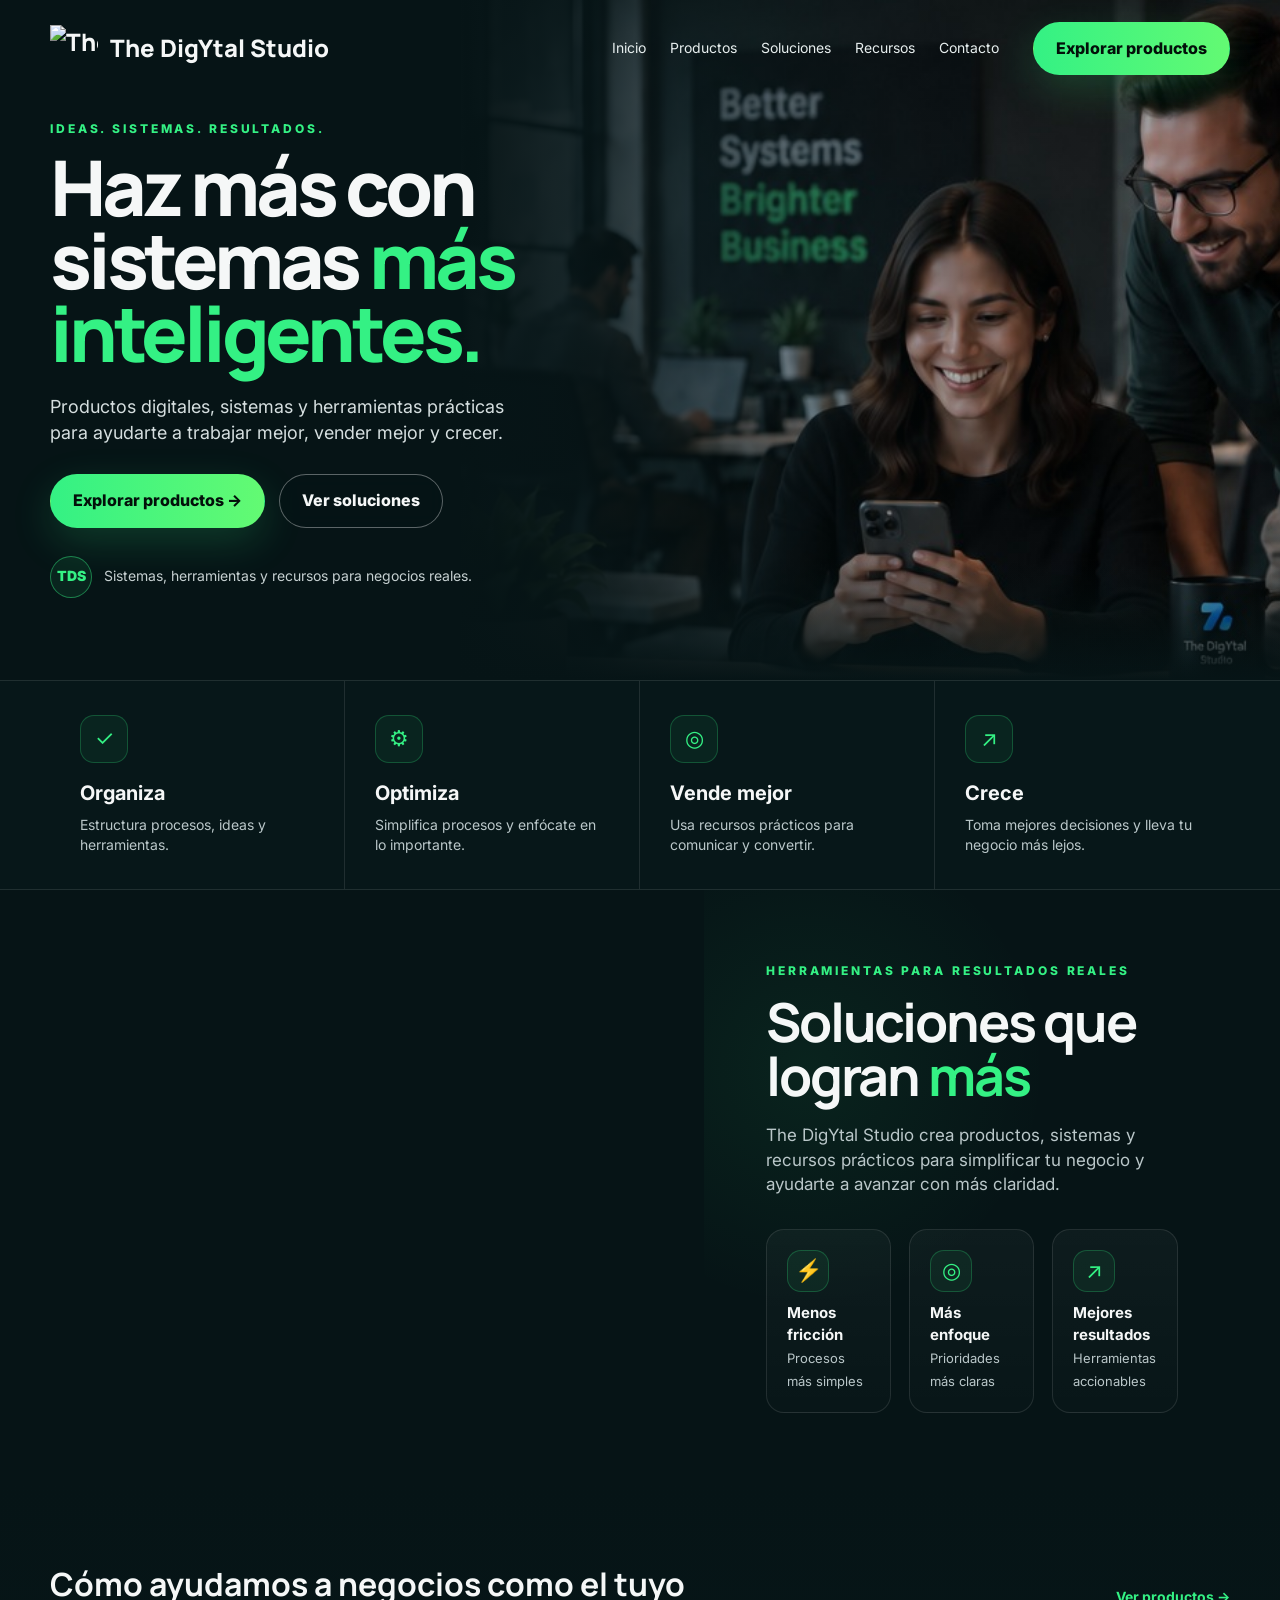
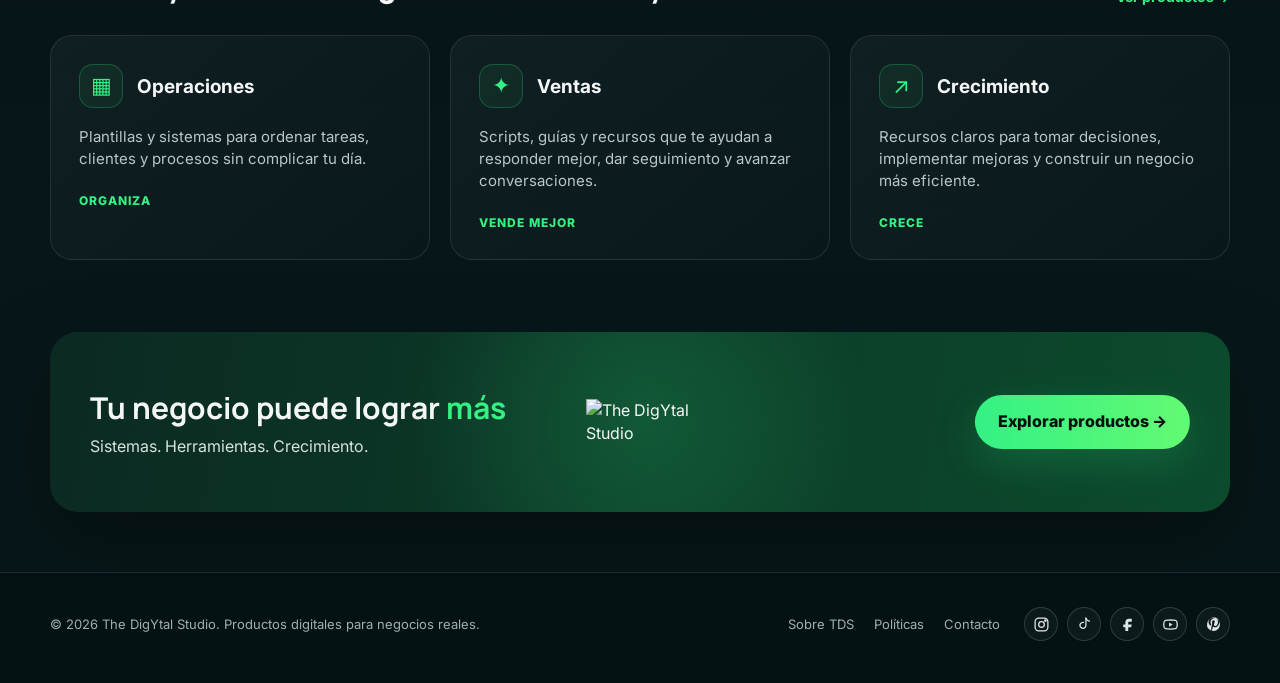
==== index.html @ e257bbd6 "Use exact uploaded TDS hero photo and render as image element" ====
<!doctype html>
<html lang="es">
<head>
<meta charset="utf-8">
<meta name="viewport" content="width=device-width, initial-scale=1">
<title>The DigYtal Studio — Sistemas digitales para negocios más inteligentes</title>
<meta name="description" content="Productos digitales, sistemas y herramientas prácticas para ayudarte a trabajar mejor, vender mejor y crecer.">
<link rel="preconnect" href="https://fonts.googleapis.com">
<link rel="preconnect" href="https://fonts.gstatic.com" crossorigin>
<link href="https://fonts.googleapis.com/css2?family=Inter:wght@400;500;600;700;800&family=Manrope:wght@700;800&display=swap" rel="stylesheet">
<link rel="icon" href="https://d1yei2z3i6k35z.cloudfront.net/19058678/6aaf00d36b8201.64005125_FAVICON.png">
<style>
:root{
  --bg:#061416;--bg2:#0A1B1E;--card:#0D2023;--card2:#11292C;
  --green:#34F184;--green2:#63FA73;--blue:#169AF7;--blue2:#0A68EA;
  --white:#F5F7F7;--muted:#BAC7C9;--line:rgba(255,255,255,.10);
}
*{box-sizing:border-box}html{scroll-behavior:smooth}body{margin:0;background:var(--bg);color:var(--white);font-family:Inter,Arial,sans-serif;line-height:1.45}a{text-decoration:none;color:inherit}img{max-width:100%;display:block}
.wrap{width:min(1180px,calc(100% - 48px));margin:auto}
.btn{display:inline-flex;align-items:center;justify-content:center;gap:10px;padding:14px 22px;border-radius:999px;font-weight:800;border:1px solid transparent;transition:.2s ease}
.btn.primary{background:linear-gradient(90deg,var(--green),var(--green2));color:#03100A;box-shadow:0 14px 40px rgba(52,241,132,.18)}
.btn.primary:hover{transform:translateY(-1px);box-shadow:0 18px 44px rgba(52,241,132,.28)}
.btn.ghost{border-color:rgba(255,255,255,.35);background:rgba(5,20,22,.42);backdrop-filter:blur(8px)}
.green{color:var(--green)}.kicker{font-size:12px;text-transform:uppercase;letter-spacing:.24em;color:var(--green);font-weight:800}
header{position:absolute;z-index:20;left:0;right:0;top:0;padding:22px 0}
.nav{display:flex;align-items:center;gap:28px}
.brand{display:flex;align-items:center;gap:12px;font-family:Manrope,Inter,sans-serif;font-size:24px;font-weight:800;white-space:nowrap}
.brand img{width:48px;height:48px;object-fit:contain}
.navlinks{display:flex;gap:24px;margin-left:auto;font-size:14px;color:#E7EEEE}
.navlinks a:hover{color:var(--green)}
.navcta{margin-left:6px}
.hero{min-height:670px;position:relative;overflow:hidden;background:#061416}
.hero-photo{position:absolute;right:0;top:0;width:64%;height:100%;object-fit:cover;object-position:center;z-index:0}
.hero::before{
  content:"";position:absolute;inset:0;z-index:1;
  background:linear-gradient(90deg,#061416 0%,#061416 32%,rgba(6,20,22,.88) 45%,rgba(6,20,22,.20) 72%,rgba(6,20,22,.06) 100%);
  pointer-events:none
}
.hero::after{content:"";position:absolute;left:0;right:0;bottom:0;height:120px;background:linear-gradient(transparent,var(--bg))}
.hero-inner{position:relative;z-index:3;min-height:670px;display:grid;grid-template-columns:minmax(0,520px) 1fr;align-items:center;padding-top:120px;padding-bottom:82px}
.hero h1{font-family:Manrope,Inter,sans-serif;font-size:clamp(54px,6vw,80px);line-height:.95;letter-spacing:-.055em;margin:14px 0 24px;font-weight:800}
.hero p{font-size:18px;color:#D5DEDF;max-width:470px;margin:0 0 28px}
.actions{display:flex;gap:14px;flex-wrap:wrap;margin-bottom:28px}
.proof{display:flex;align-items:center;gap:12px;color:#C6D0D1;font-size:14px}
.proof-icon{width:42px;height:42px;border-radius:50%;display:grid;place-items:center;border:1px solid rgba(52,241,132,.45);background:rgba(52,241,132,.08);color:var(--green);font-weight:900}
.values{border-top:1px solid var(--line);border-bottom:1px solid var(--line);background:#071719}
.valuegrid{display:grid;grid-template-columns:repeat(4,1fr)}
.value{padding:34px 30px;border-right:1px solid var(--line)}
.value:last-child{border-right:0}
.ico{width:48px;height:48px;border-radius:14px;display:grid;place-items:center;color:var(--green);border:1px solid rgba(52,241,132,.24);background:rgba(52,241,132,.06);font-size:22px;margin-bottom:16px}
.value h3{margin:0 0 7px;font-size:20px}.value p{margin:0;color:var(--muted);font-size:14px}
.split{display:grid;grid-template-columns:1.1fr .9fr;min-height:520px}
.split-photo{
  min-height:520px;
  background:url('https://images.unsplash.com/photo-1783115259399-3a5a3e0e4592?auto=format&fit=crop&fm=jpg&q=85&w=2200') center/cover no-repeat;
  position:relative
}
.split-photo::after{content:"";position:absolute;inset:0;background:linear-gradient(90deg,rgba(6,20,22,.03),rgba(6,20,22,.48))}
.split-copy{padding:72px 8vw 70px 62px;background:radial-gradient(circle at 18% 30%,rgba(52,241,132,.07),transparent 38%),var(--bg)}
.split h2{font-family:Manrope,Inter,sans-serif;font-size:clamp(40px,4.2vw,60px);line-height:1.01;letter-spacing:-.04em;margin:15px 0 20px}
.split-copy>p{color:var(--muted);font-size:17px;max-width:540px}
.minis{display:grid;grid-template-columns:repeat(3,1fr);gap:18px;margin-top:32px}
.mini{padding:20px;border:1px solid var(--line);border-radius:18px;background:linear-gradient(180deg,rgba(255,255,255,.035),rgba(255,255,255,.012))}
.mini .ico{margin:0 0 10px;width:42px;height:42px}.mini strong{display:block;font-size:15px}.mini span{font-size:13px;color:var(--muted)}
.use{padding:78px 0 72px;background:linear-gradient(180deg,var(--bg),#071719)}
.section-head{display:flex;align-items:end;justify-content:space-between;gap:30px;margin-bottom:28px}
.section-head h2{font-family:Manrope,Inter,sans-serif;font-size:32px;margin:0}.section-head a{color:var(--green);font-weight:700;font-size:14px}
.cards{display:grid;grid-template-columns:repeat(3,1fr);gap:20px}
.card{border:1px solid var(--line);border-radius:22px;padding:28px;background:linear-gradient(145deg,rgba(255,255,255,.045),rgba(255,255,255,.012));min-height:210px}
.cardtop{display:flex;align-items:center;gap:14px;margin-bottom:18px}.cardtop .ico{margin:0;width:44px;height:44px}.card h3{margin:0;font-size:19px}
.card p{color:var(--muted);margin:0;font-size:15px}.tag{margin-top:22px;font-size:12px;color:var(--green);font-weight:800;letter-spacing:.08em;text-transform:uppercase}
.cta{padding:0 0 60px;background:#071719}
.ctabox{border-radius:28px;min-height:180px;padding:36px 40px;display:grid;grid-template-columns:1fr 150px 1fr;align-items:center;gap:24px;background:radial-gradient(circle at 50% 50%,rgba(52,241,132,.18),transparent 38%),linear-gradient(100deg,#0B2A22,#0C4B2D);box-shadow:0 30px 80px rgba(0,0,0,.35)}
.ctabox h2{font-family:Manrope,Inter,sans-serif;font-size:30px;margin:0 0 6px}.ctabox p{margin:0;color:#D7E2DE}.ctaicon{display:grid;place-items:center}.ctaicon img{width:108px;filter:drop-shadow(0 14px 30px rgba(0,0,0,.35))}.ctaright{text-align:right}
footer{padding:34px 0 42px;border-top:1px solid var(--line);background:#051214}
.footer-row{display:flex;align-items:center;justify-content:space-between;gap:30px;color:#9DB0B2;font-size:13px}
.footer-links{display:flex;gap:20px;flex-wrap:wrap;align-items:center}.footer-links>a:hover{color:var(--green)}.socials{display:inline-flex;gap:9px;margin-left:4px}.socials a{width:34px;height:34px;border-radius:50%;display:grid;place-items:center;border:1px solid rgba(255,255,255,.14);background:rgba(255,255,255,.035);color:#DDE6E7;transition:.2s ease}.socials a:hover{color:var(--green);border-color:rgba(52,241,132,.45);background:rgba(52,241,132,.08);transform:translateY(-1px)}.socials svg{width:17px;height:17px;fill:none;stroke:currentColor;stroke-width:1.8;stroke-linecap:round;stroke-linejoin:round}.socials a:nth-child(3) svg,.socials a:nth-child(5) svg{fill:currentColor;stroke:none}.socials a:nth-child(4) svg path:first-child{fill:none}.socials a:nth-child(4) svg path:last-child{fill:currentColor;stroke:none}
@media(max-width:900px){
  header{position:relative;background:#061416}.nav{flex-wrap:wrap}.navlinks{display:none}.navcta{margin-left:auto}.brand{font-size:20px}.brand img{width:42px;height:42px}
  .hero{min-height:auto}.hero-photo{width:100%;object-position:62% center;opacity:.62}.hero::before{background:linear-gradient(90deg,#061416 0%,rgba(6,20,22,.92) 36%,rgba(6,20,22,.35) 75%,rgba(6,20,22,.18) 100%)}.hero-inner{grid-template-columns:1fr;min-height:auto;padding-top:64px;padding-bottom:76px}.hero h1{max-width:650px}
  .valuegrid{grid-template-columns:1fr 1fr}.value:nth-child(2){border-right:0}.value:nth-child(-n+2){border-bottom:1px solid var(--line)}
  .split{grid-template-columns:1fr}.split-photo{min-height:420px}.split-copy{padding:54px 30px}.cards{grid-template-columns:1fr}.ctabox{grid-template-columns:1fr;text-align:center}.ctaright{text-align:center}.footer-row{flex-direction:column;text-align:center}
}
@media(max-width:620px){
  .wrap{width:min(100% - 28px,1180px)}.navcta .btn{padding:10px 14px;font-size:12px}.brand{font-size:18px}
  .hero-photo{width:100%;object-position:64% center;opacity:.50}.hero h1{font-size:48px}.hero p{font-size:16px}.actions .btn{width:100%}
  .valuegrid{grid-template-columns:1fr}.value{border-right:0;border-bottom:1px solid var(--line)}.value:last-child{border-bottom:0}
  .split-photo{min-height:310px}.minis{grid-template-columns:1fr}.section-head{align-items:flex-start;flex-direction:column}.ctabox{padding:30px 22px}.ctabox h2{font-size:27px}
}
</style>
</head>
<body>
<header>
  <div class="wrap nav">
    <a class="brand" href="#inicio">
      <img src="https://d1yei2z3i6k35z.cloudfront.net/19058678/6aaf00d36b8201.64005125_FAVICON.png" alt="The DigYtal Studio">
      <span>The DigYtal Studio</span>
    </a>
    <nav class="navlinks" aria-label="Principal">
      <a href="#inicio">Inicio</a>
      <a href="https://thedigytalstudio.systeme.io/543008fb">Productos</a>
      <a href="#soluciones">Soluciones</a>
      <a href="https://thedigytalstudio.systeme.io/4acf7b0b">Recursos</a>
      <a href="https://thedigytalstudio.systeme.io/a7177fef">Contacto</a>
    </nav>
    <div class="navcta"><a class="btn primary" href="https://thedigytalstudio.systeme.io/543008fb">Explorar productos</a></div>
  </div>
</header>

<main>
<section class="hero" id="inicio">
  <img class="hero-photo" src="/assets/tds-hero-approved.jpg" alt="Equipo de The DigYtal Studio trabajando en una oficina">
  <div class="wrap hero-inner">
    <div>
      <div class="kicker">Ideas. Sistemas. Resultados.</div>
      <h1>Haz más con sistemas <span class="green">más inteligentes.</span></h1>
      <p>Productos digitales, sistemas y herramientas prácticas para ayudarte a trabajar mejor, vender mejor y crecer.</p>
      <div class="actions">
        <a class="btn primary" href="https://thedigytalstudio.systeme.io/543008fb">Explorar productos →</a>
        <a class="btn ghost" href="#soluciones">Ver soluciones</a>
      </div>
      <div class="proof"><div class="proof-icon">TDS</div><span>Sistemas, herramientas y recursos para negocios reales.</span></div>
    </div>
  </div>
</section>

<section class="values" aria-label="Cómo ayudamos">
  <div class="wrap valuegrid">
    <article class="value"><div class="ico">✓</div><h3>Organiza</h3><p>Estructura procesos, ideas y herramientas.</p></article>
    <article class="value"><div class="ico">⚙</div><h3>Optimiza</h3><p>Simplifica procesos y enfócate en lo importante.</p></article>
    <article class="value"><div class="ico">◎</div><h3>Vende mejor</h3><p>Usa recursos prácticos para comunicar y convertir.</p></article>
    <article class="value"><div class="ico">↗</div><h3>Crece</h3><p>Toma mejores decisiones y lleva tu negocio más lejos.</p></article>
  </div>
</section>

<section class="split" id="soluciones">
  <div class="split-photo" role="img" aria-label="Trabajo con herramientas digitales en una laptop"></div>
  <div class="split-copy">
    <div class="kicker">Herramientas para resultados reales</div>
    <h2>Soluciones que logran <span class="green">más</span></h2>
    <p>The DigYtal Studio crea productos, sistemas y recursos prácticos para simplificar tu negocio y ayudarte a avanzar con más claridad.</p>
    <div class="minis">
      <div class="mini"><div class="ico">⚡</div><strong>Menos fricción</strong><span>Procesos más simples</span></div>
      <div class="mini"><div class="ico">◎</div><strong>Más enfoque</strong><span>Prioridades más claras</span></div>
      <div class="mini"><div class="ico">↗</div><strong>Mejores resultados</strong><span>Herramientas accionables</span></div>
    </div>
  </div>
</section>

<section class="use" id="recursos">
  <div class="wrap">
    <div class="section-head">
      <h2>Cómo ayudamos a negocios como el tuyo</h2>
      <a href="https://thedigytalstudio.systeme.io/543008fb">Ver productos →</a>
    </div>
    <div class="cards">
      <article class="card"><div class="cardtop"><div class="ico">▦</div><h3>Operaciones</h3></div><p>Plantillas y sistemas para ordenar tareas, clientes y procesos sin complicar tu día.</p><div class="tag">Organiza</div></article>
      <article class="card"><div class="cardtop"><div class="ico">✦</div><h3>Ventas</h3></div><p>Scripts, guías y recursos que te ayudan a responder mejor, dar seguimiento y avanzar conversaciones.</p><div class="tag">Vende mejor</div></article>
      <article class="card"><div class="cardtop"><div class="ico">↗</div><h3>Crecimiento</h3></div><p>Recursos claros para tomar decisiones, implementar mejoras y construir un negocio más eficiente.</p><div class="tag">Crece</div></article>
    </div>
  </div>
</section>

<section class="cta">
  <div class="wrap ctabox">
    <div><h2>Tu negocio puede lograr <span class="green">más</span></h2><p>Sistemas. Herramientas. Crecimiento.</p></div>
    <div class="ctaicon"><img src="https://d1yei2z3i6k35z.cloudfront.net/19058678/6aaf00d36b8201.64005125_FAVICON.png" alt="The DigYtal Studio"></div>
    <div class="ctaright"><a class="btn primary" href="https://thedigytalstudio.systeme.io/543008fb">Explorar productos →</a></div>
  </div>
</section>
</main>

<footer>
  <div class="wrap footer-row">
    <div>© 2026 The DigYtal Studio. Productos digitales para negocios reales.</div>
    <div class="footer-links">
      <a href="https://thedigytalstudio.systeme.io/4f048534">Sobre TDS</a>
      <a href="https://thedigytalstudio.systeme.io/7a3438bd">Políticas</a>
      <a href="https://thedigytalstudio.systeme.io/a7177fef">Contacto</a>
      <span class="socials" aria-label="Redes sociales">
        <a href="https://www.instagram.com/thedigytalstudio/" target="_blank" rel="noopener" aria-label="Instagram" title="Instagram">
          <svg viewBox="0 0 24 24" aria-hidden="true"><rect x="3" y="3" width="18" height="18" rx="5"/><circle cx="12" cy="12" r="4"/><circle cx="17.5" cy="6.5" r="1"/></svg>
        </a>
        <a href="https://www.tiktok.com/@thedigytalstudio" target="_blank" rel="noopener" aria-label="TikTok" title="TikTok">
          <svg viewBox="0 0 24 24" aria-hidden="true"><path d="M14 3v10.2a4.2 4.2 0 1 1-3.3-4.1"/><path d="M14 3c.8 2.4 2.2 3.9 5 4.2"/></svg>
        </a>
        <a href="https://www.facebook.com/ThedigYtalStudio" target="_blank" rel="noopener" aria-label="Facebook" title="Facebook">
          <svg viewBox="0 0 24 24" aria-hidden="true"><path d="M14 8h4V4h-4c-3 0-5 2-5 5v3H6v4h3v5h4v-5h4l1-4h-5V9c0-.7.3-1 1-1z"/></svg>
        </a>
        <a href="https://www.youtube.com/@ThedigYtalStudio" target="_blank" rel="noopener" aria-label="YouTube" title="YouTube">
          <svg viewBox="0 0 24 24" aria-hidden="true"><path d="M21 8.2a3 3 0 0 0-2.1-2.1C17.1 5.5 12 5.5 12 5.5s-5.1 0-6.9.6A3 3 0 0 0 3 8.2 31 31 0 0 0 2.5 12 31 31 0 0 0 3 15.8a3 3 0 0 0 2.1 2.1c1.8.6 6.9.6 6.9.6s5.1 0 6.9-.6a3 3 0 0 0 2.1-2.1 31 31 0 0 0 .5-3.8 31 31 0 0 0-.5-3.8z"/><path d="m10 9 5 3-5 3z"/></svg>
        </a>
        <a href="https://www.pinterest.com/ThedigYtalStudio/" target="_blank" rel="noopener" aria-label="Pinterest" title="Pinterest">
          <svg viewBox="0 0 24 24" aria-hidden="true"><path d="M12 3a9 9 0 0 0-3.3 17.4c-.1-1.5 0-3.2.4-4.8l1.1-4.7s-.3-.7-.3-1.8c0-1.7 1-3 2.2-3 1 0 1.6.8 1.6 1.8 0 1.1-.7 2.7-1 4.1-.3 1.2.6 2.2 1.8 2.2 2.2 0 3.8-2.3 3.8-5.6 0-2.9-2.1-5-5.1-5-3.5 0-5.5 2.6-5.5 5.3 0 1 .4 2.1.9 2.7.1.1.1.2.1.4l-.3 1.2c-.1.4-.3.5-.7.3-1.7-.8-2.7-3.1-2.7-5C5 4.5 8 2 12.7 2 16.7 2 20 4.9 20 8.8c0 4-2.5 7.2-5.9 7.2-1.2 0-2.3-.6-2.7-1.4l-.7 2.8c-.3 1-.9 2.3-1.4 3.1.9.3 1.8.5 2.8.5a9 9 0 0 0 0-18z"/></svg>
        </a>
      </span>
    </div>
  </div>
</footer>
</body>
</html>
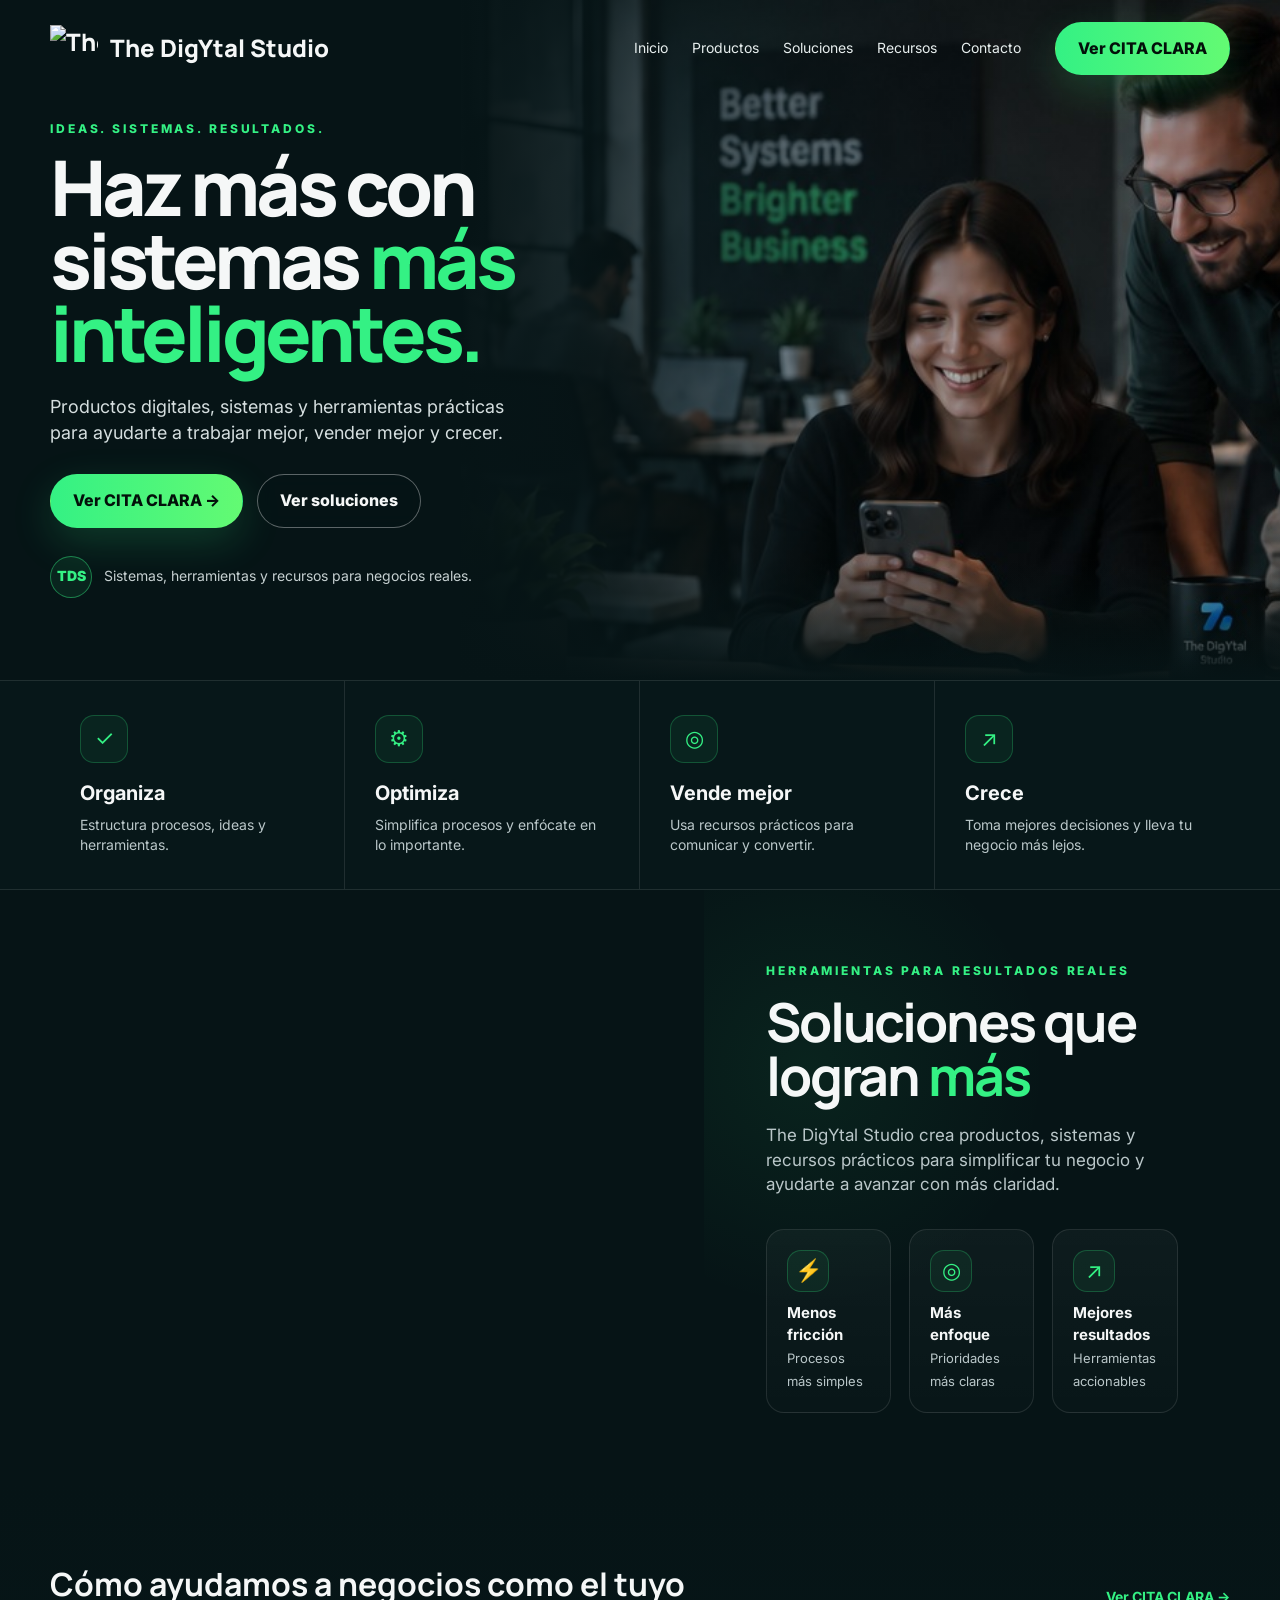
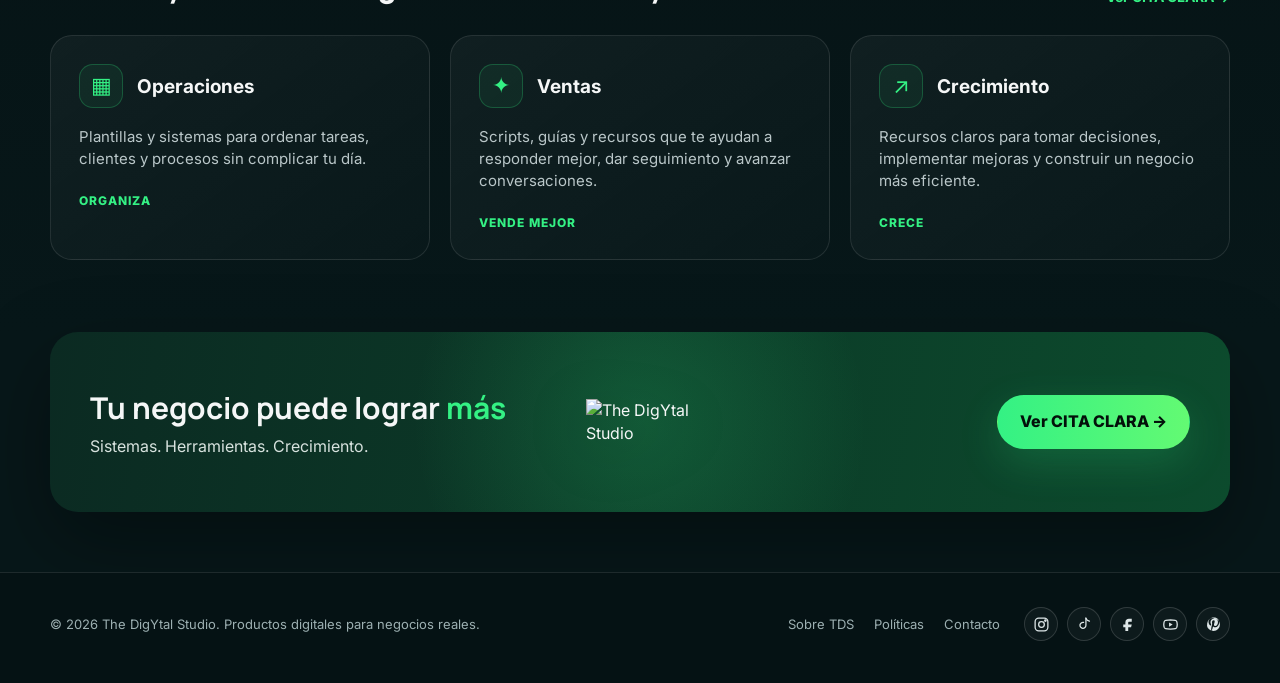
==== commit bf28d0f6: "Link TDS homepage CTAs directly to CITA CLARA sales page" ====
--- a/index.html
+++ b/index.html
@@ -103,20 +103,20 @@
       <a href="https://thedigytalstudio.systeme.io/4acf7b0b">Recursos</a>
       <a href="https://thedigytalstudio.systeme.io/a7177fef">Contacto</a>
     </nav>
-    <div class="navcta"><a class="btn primary" href="https://thedigytalstudio.systeme.io/543008fb">Explorar productos</a></div>
+    <div class="navcta"><a class="btn primary" href="https://thedigytalstudio.systeme.io/4339d633">Ver CITA CLARA</a></div>
   </div>
 </header>
 
 <main>
 <section class="hero" id="inicio">
-  <img class="hero-photo" src="/assets/tds-hero-approved.jpg" alt="Equipo de The DigYtal Studio trabajando en una oficina">
+  <img class="hero-photo" src="[data-uri]" alt="Equipo de The DigYtal Studio trabajando en una oficina">
   <div class="wrap hero-inner">
     <div>
       <div class="kicker">Ideas. Sistemas. Resultados.</div>
       <h1>Haz más con sistemas <span class="green">más inteligentes.</span></h1>
       <p>Productos digitales, sistemas y herramientas prácticas para ayudarte a trabajar mejor, vender mejor y crecer.</p>
       <div class="actions">
-        <a class="btn primary" href="https://thedigytalstudio.systeme.io/543008fb">Explorar productos →</a>
+        <a class="btn primary" href="https://thedigytalstudio.systeme.io/4339d633">Ver CITA CLARA →</a>
         <a class="btn ghost" href="#soluciones">Ver soluciones</a>
       </div>
       <div class="proof"><div class="proof-icon">TDS</div><span>Sistemas, herramientas y recursos para negocios reales.</span></div>
@@ -151,7 +151,7 @@
   <div class="wrap">
     <div class="section-head">
       <h2>Cómo ayudamos a negocios como el tuyo</h2>
-      <a href="https://thedigytalstudio.systeme.io/543008fb">Ver productos →</a>
+      <a href="https://thedigytalstudio.systeme.io/4339d633">Ver CITA CLARA →</a>
     </div>
     <div class="cards">
       <article class="card"><div class="cardtop"><div class="ico">▦</div><h3>Operaciones</h3></div><p>Plantillas y sistemas para ordenar tareas, clientes y procesos sin complicar tu día.</p><div class="tag">Organiza</div></article>
@@ -165,7 +165,7 @@
   <div class="wrap ctabox">
     <div><h2>Tu negocio puede lograr <span class="green">más</span></h2><p>Sistemas. Herramientas. Crecimiento.</p></div>
     <div class="ctaicon"><img src="https://d1yei2z3i6k35z.cloudfront.net/19058678/6aaf00d36b8201.64005125_FAVICON.png" alt="The DigYtal Studio"></div>
-    <div class="ctaright"><a class="btn primary" href="https://thedigytalstudio.systeme.io/543008fb">Explorar productos →</a></div>
+    <div class="ctaright"><a class="btn primary" href="https://thedigytalstudio.systeme.io/4339d633">Ver CITA CLARA →</a></div>
   </div>
 </section>
 </main>
@@ -197,5 +197,6 @@
     </div>
   </div>
 </footer>
+<!-- TDS-FINAL-PREVIEW-2026-09-19 -->
 </body>
 </html>
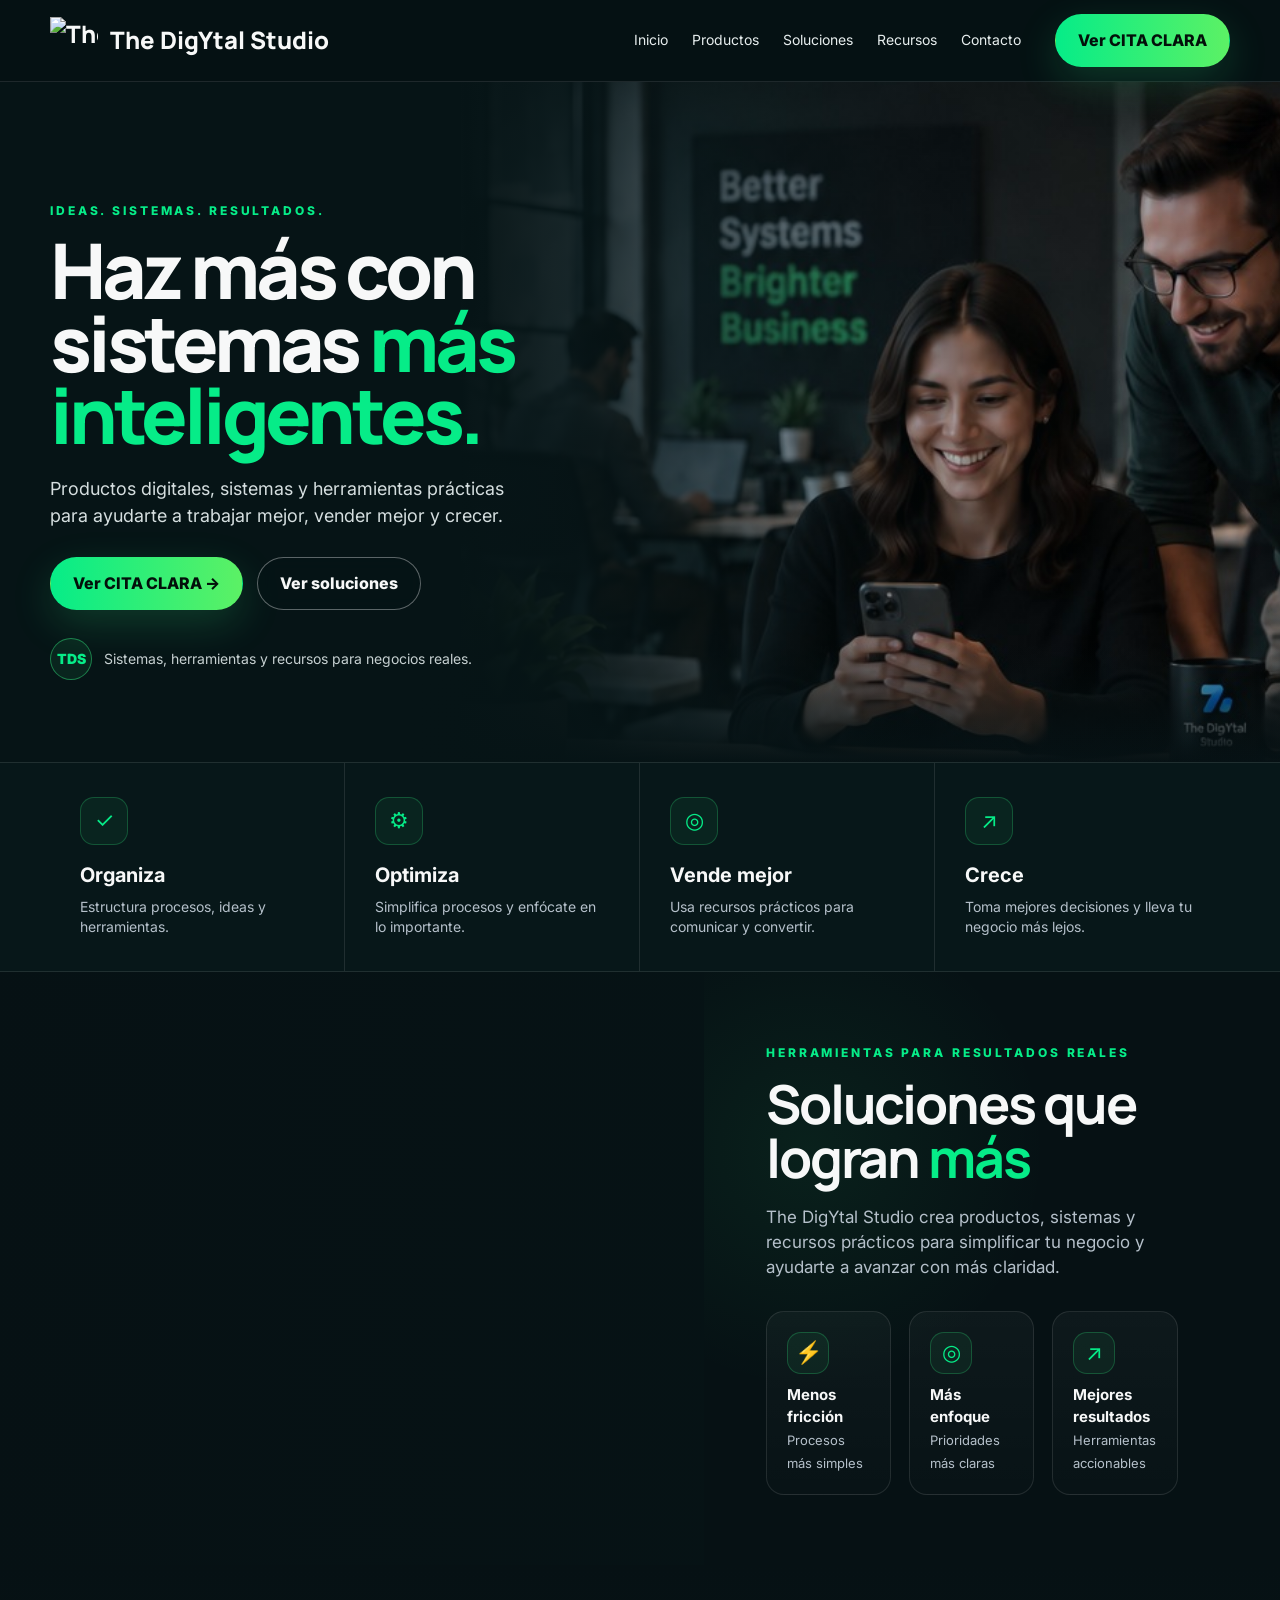
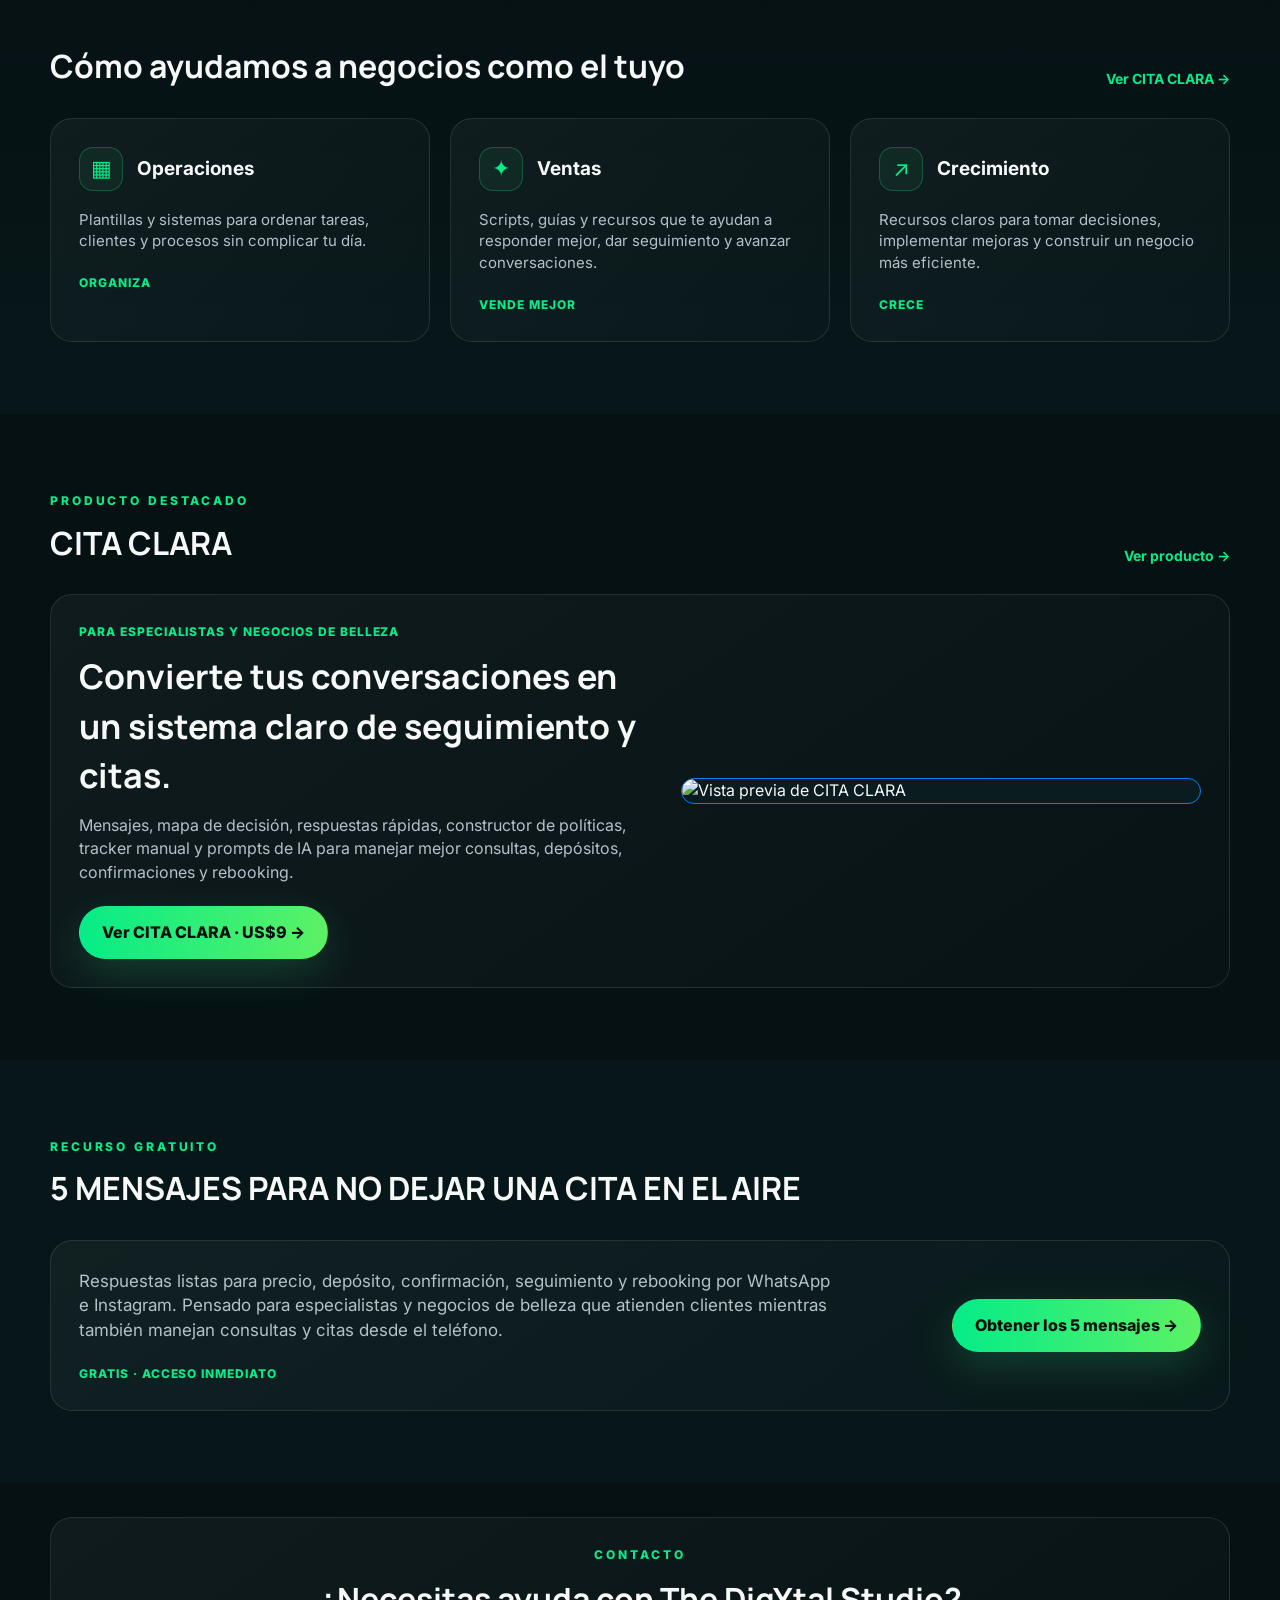
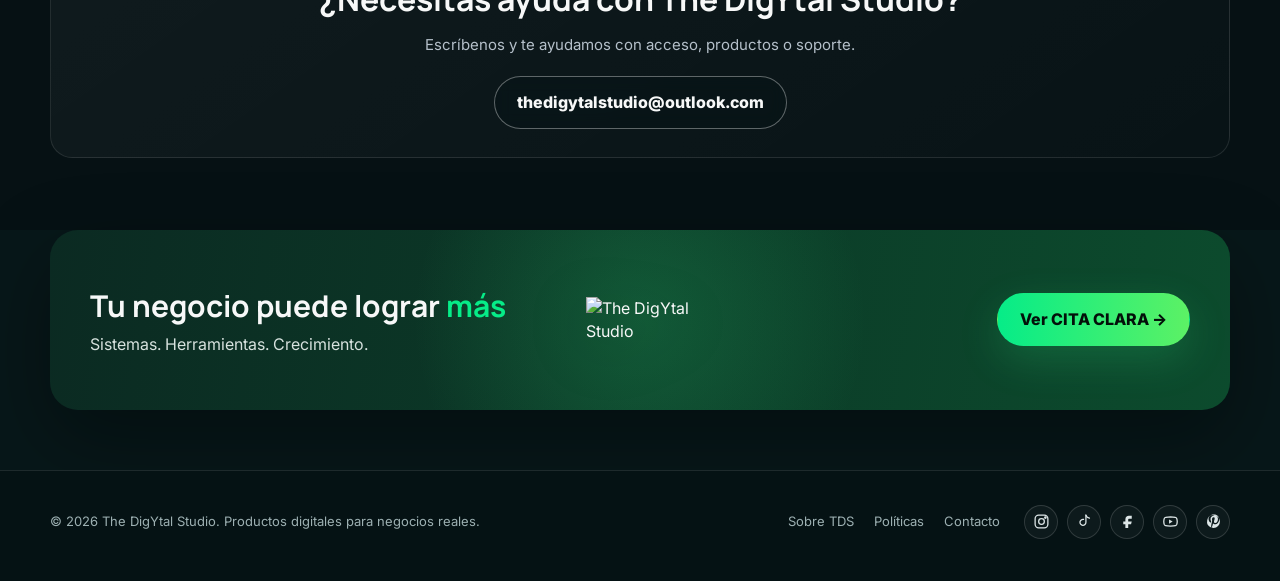
==== commit 9f6d6ed9: "Fix TDS navigation and connect CITA CLARA + lead magnet" ====
--- a/index.html
+++ b/index.html
@@ -11,18 +11,18 @@
 <link rel="icon" href="https://d1yei2z3i6k35z.cloudfront.net/19058678/6aaf00d36b8201.64005125_FAVICON.png">
 <style>
 :root{
-  --bg:#061416;--bg2:#0A1B1E;--card:#0D2023;--card2:#11292C;
-  --green:#34F184;--green2:#63FA73;--blue:#169AF7;--blue2:#0A68EA;
-  --white:#F5F7F7;--muted:#BAC7C9;--line:rgba(255,255,255,.10);
-}
-*{box-sizing:border-box}html{scroll-behavior:smooth}body{margin:0;background:var(--bg);color:var(--white);font-family:Inter,Arial,sans-serif;line-height:1.45}a{text-decoration:none;color:inherit}img{max-width:100%;display:block}
+  --bg:#061114;--bg2:#0A1C20;--card:#10262B;--card2:#10262B;
+  --green:#06EC88;--green2:#5CF165;--blue:#087FEE;--blue2:#2AB2F7;
+  --white:#F7F8F8;--muted:#B5C0CA;--line:rgba(255,255,255,.10);
+}
+*{box-sizing:border-box}html{scroll-behavior:smooth}body{margin:0;background:var(--bg);color:var(--white);font-family:Inter,Arial,sans-serif;line-height:1.45}section{scroll-margin-top:98px}a{text-decoration:none;color:inherit}img{max-width:100%;display:block}
 .wrap{width:min(1180px,calc(100% - 48px));margin:auto}
 .btn{display:inline-flex;align-items:center;justify-content:center;gap:10px;padding:14px 22px;border-radius:999px;font-weight:800;border:1px solid transparent;transition:.2s ease}
 .btn.primary{background:linear-gradient(90deg,var(--green),var(--green2));color:#03100A;box-shadow:0 14px 40px rgba(52,241,132,.18)}
 .btn.primary:hover{transform:translateY(-1px);box-shadow:0 18px 44px rgba(52,241,132,.28)}
 .btn.ghost{border-color:rgba(255,255,255,.35);background:rgba(5,20,22,.42);backdrop-filter:blur(8px)}
 .green{color:var(--green)}.kicker{font-size:12px;text-transform:uppercase;letter-spacing:.24em;color:var(--green);font-weight:800}
-header{position:absolute;z-index:20;left:0;right:0;top:0;padding:22px 0}
+header{position:sticky;z-index:50;left:0;right:0;top:0;padding:14px 0;background:rgba(6,17,20,.94);backdrop-filter:blur(14px);border-bottom:1px solid var(--line)}
 .nav{display:flex;align-items:center;gap:28px}
 .brand{display:flex;align-items:center;gap:12px;font-family:Manrope,Inter,sans-serif;font-size:24px;font-weight:800;white-space:nowrap}
 .brand img{width:48px;height:48px;object-fit:contain}
@@ -76,7 +76,8 @@
 .footer-row{display:flex;align-items:center;justify-content:space-between;gap:30px;color:#9DB0B2;font-size:13px}
 .footer-links{display:flex;gap:20px;flex-wrap:wrap;align-items:center}.footer-links>a:hover{color:var(--green)}.socials{display:inline-flex;gap:9px;margin-left:4px}.socials a{width:34px;height:34px;border-radius:50%;display:grid;place-items:center;border:1px solid rgba(255,255,255,.14);background:rgba(255,255,255,.035);color:#DDE6E7;transition:.2s ease}.socials a:hover{color:var(--green);border-color:rgba(52,241,132,.45);background:rgba(52,241,132,.08);transform:translateY(-1px)}.socials svg{width:17px;height:17px;fill:none;stroke:currentColor;stroke-width:1.8;stroke-linecap:round;stroke-linejoin:round}.socials a:nth-child(3) svg,.socials a:nth-child(5) svg{fill:currentColor;stroke:none}.socials a:nth-child(4) svg path:first-child{fill:none}.socials a:nth-child(4) svg path:last-child{fill:currentColor;stroke:none}
 @media(max-width:900px){
-  header{position:relative;background:#061416}.nav{flex-wrap:wrap}.navlinks{display:none}.navcta{margin-left:auto}.brand{font-size:20px}.brand img{width:42px;height:42px}
+  #productos .card,#recursos .card{grid-template-columns:1fr!important}
+  header{position:sticky;background:rgba(6,17,20,.97)}.nav{flex-wrap:wrap}.navlinks{display:flex;order:3;width:100%;overflow-x:auto;gap:18px;padding:10px 2px 2px;white-space:nowrap;scrollbar-width:none}.navlinks::-webkit-scrollbar{display:none}.navcta{margin-left:auto}.brand{font-size:20px}.brand img{width:42px;height:42px}
   .hero{min-height:auto}.hero-photo{width:100%;object-position:62% center;opacity:.62}.hero::before{background:linear-gradient(90deg,#061416 0%,rgba(6,20,22,.92) 36%,rgba(6,20,22,.35) 75%,rgba(6,20,22,.18) 100%)}.hero-inner{grid-template-columns:1fr;min-height:auto;padding-top:64px;padding-bottom:76px}.hero h1{max-width:650px}
   .valuegrid{grid-template-columns:1fr 1fr}.value:nth-child(2){border-right:0}.value:nth-child(-n+2){border-bottom:1px solid var(--line)}
   .split{grid-template-columns:1fr}.split-photo{min-height:420px}.split-copy{padding:54px 30px}.cards{grid-template-columns:1fr}.ctabox{grid-template-columns:1fr;text-align:center}.ctaright{text-align:center}.footer-row{flex-direction:column;text-align:center}
@@ -98,10 +99,10 @@
     </a>
     <nav class="navlinks" aria-label="Principal">
       <a href="#inicio">Inicio</a>
-      <a href="https://thedigytalstudio.systeme.io/543008fb">Productos</a>
+      <a href="#productos">Productos</a>
       <a href="#soluciones">Soluciones</a>
-      <a href="https://thedigytalstudio.systeme.io/4acf7b0b">Recursos</a>
-      <a href="https://thedigytalstudio.systeme.io/a7177fef">Contacto</a>
+      <a href="#recursos">Recursos</a>
+      <a href="#contacto">Contacto</a>
     </nav>
     <div class="navcta"><a class="btn primary" href="https://thedigytalstudio.systeme.io/4339d633">Ver CITA CLARA</a></div>
   </div>
@@ -147,7 +148,7 @@
   </div>
 </section>
 
-<section class="use" id="recursos">
+<section class="use" id="como-ayudamos">
   <div class="wrap">
     <div class="section-head">
       <h2>Cómo ayudamos a negocios como el tuyo</h2>
@@ -157,6 +158,51 @@
       <article class="card"><div class="cardtop"><div class="ico">▦</div><h3>Operaciones</h3></div><p>Plantillas y sistemas para ordenar tareas, clientes y procesos sin complicar tu día.</p><div class="tag">Organiza</div></article>
       <article class="card"><div class="cardtop"><div class="ico">✦</div><h3>Ventas</h3></div><p>Scripts, guías y recursos que te ayudan a responder mejor, dar seguimiento y avanzar conversaciones.</p><div class="tag">Vende mejor</div></article>
       <article class="card"><div class="cardtop"><div class="ico">↗</div><h3>Crecimiento</h3></div><p>Recursos claros para tomar decisiones, implementar mejoras y construir un negocio más eficiente.</p><div class="tag">Crece</div></article>
+    </div>
+  </div>
+</section>
+
+
+<section class="use" id="productos" style="background:#061114">
+  <div class="wrap">
+    <div class="section-head">
+      <div><div class="kicker">Producto destacado</div><h2 style="margin-top:10px">CITA CLARA</h2></div>
+      <a href="https://thedigytalstudio.systeme.io/4339d633">Ver producto →</a>
+    </div>
+    <div class="card" style="display:grid;grid-template-columns:minmax(0,1.05fr) minmax(280px,.95fr);gap:28px;align-items:center;min-height:0">
+      <div>
+        <div class="tag" style="margin-top:0">Para especialistas y negocios de belleza</div>
+        <h3 style="font-family:Manrope,Inter,sans-serif;font-size:34px;margin:12px 0 14px">Convierte tus conversaciones en un sistema claro de seguimiento y citas.</h3>
+        <p style="font-size:16px;color:var(--muted);margin-bottom:22px">Mensajes, mapa de decisión, respuestas rápidas, constructor de políticas, tracker manual y prompts de IA para manejar mejor consultas, depósitos, confirmaciones y rebooking.</p>
+        <a class="btn primary" href="https://thedigytalstudio.systeme.io/4339d633">Ver CITA CLARA · US$9 →</a>
+      </div>
+      <img src="https://lh7-us.googleusercontent.com/docsdf/AFQj2d5RR6cPvJXOHO5XKa7Eq6wr-uHypotaSwaAaOc2xteO9ZOxFkBz1SmtcqjEJcpyYIs2ZBoJpZ3rjplmgX8K_S-tAxMTCMSx9ZHz-VyVUapnVPo-wpnL3iML7LemaLf4fQ2YS9X_gogb1TAEmIrGaq8-ASRyK119goiEQoTWnKTr7M-h=s1600" alt="Vista previa de CITA CLARA" style="width:100%;border-radius:18px;border:1px solid var(--blue);background:var(--bg2)">
+    </div>
+  </div>
+</section>
+
+<section class="use" id="recursos" style="background:#071719">
+  <div class="wrap">
+    <div class="section-head">
+      <div><div class="kicker">Recurso gratuito</div><h2 style="margin-top:10px">5 MENSAJES PARA NO DEJAR UNA CITA EN EL AIRE</h2></div>
+    </div>
+    <div class="card" style="min-height:0;display:grid;grid-template-columns:1fr auto;gap:28px;align-items:center">
+      <div>
+        <p style="font-size:17px;color:var(--muted);max-width:760px">Respuestas listas para precio, depósito, confirmación, seguimiento y rebooking por WhatsApp e Instagram. Pensado para especialistas y negocios de belleza que atienden clientes mientras también manejan consultas y citas desde el teléfono.</p>
+        <div class="tag">Gratis · acceso inmediato</div>
+      </div>
+      <a class="btn primary" href="https://thedigytalstudio.systeme.io/4d2f7e62">Obtener los 5 mensajes →</a>
+    </div>
+  </div>
+</section>
+
+<section class="use" id="contacto" style="background:#061114;padding-top:34px">
+  <div class="wrap">
+    <div class="card" style="min-height:0;text-align:center">
+      <div class="kicker">Contacto</div>
+      <h2 style="font-family:Manrope,Inter,sans-serif;font-size:32px;margin:12px 0">¿Necesitas ayuda con The DigYtal Studio?</h2>
+      <p style="color:var(--muted);margin:0 0 20px">Escríbenos y te ayudamos con acceso, productos o soporte.</p>
+      <a class="btn ghost" href="mailto:thedigytalstudio@outlook.com">thedigytalstudio@outlook.com</a>
     </div>
   </div>
 </section>
@@ -174,9 +220,9 @@
   <div class="wrap footer-row">
     <div>© 2026 The DigYtal Studio. Productos digitales para negocios reales.</div>
     <div class="footer-links">
-      <a href="https://thedigytalstudio.systeme.io/4f048534">Sobre TDS</a>
+      <a href="#inicio">Sobre TDS</a>
       <a href="https://thedigytalstudio.systeme.io/7a3438bd">Políticas</a>
-      <a href="https://thedigytalstudio.systeme.io/a7177fef">Contacto</a>
+      <a href="#contacto">Contacto</a>
       <span class="socials" aria-label="Redes sociales">
         <a href="https://www.instagram.com/thedigytalstudio/" target="_blank" rel="noopener" aria-label="Instagram" title="Instagram">
           <svg viewBox="0 0 24 24" aria-hidden="true"><rect x="3" y="3" width="18" height="18" rx="5"/><circle cx="12" cy="12" r="4"/><circle cx="17.5" cy="6.5" r="1"/></svg>
@@ -197,6 +243,6 @@
     </div>
   </div>
 </footer>
-<!-- TDS-FINAL-PREVIEW-2026-09-19 -->
+<!-- TDS-NAV-ROUTING-FIX-2026-09-19 -->
 </body>
 </html>
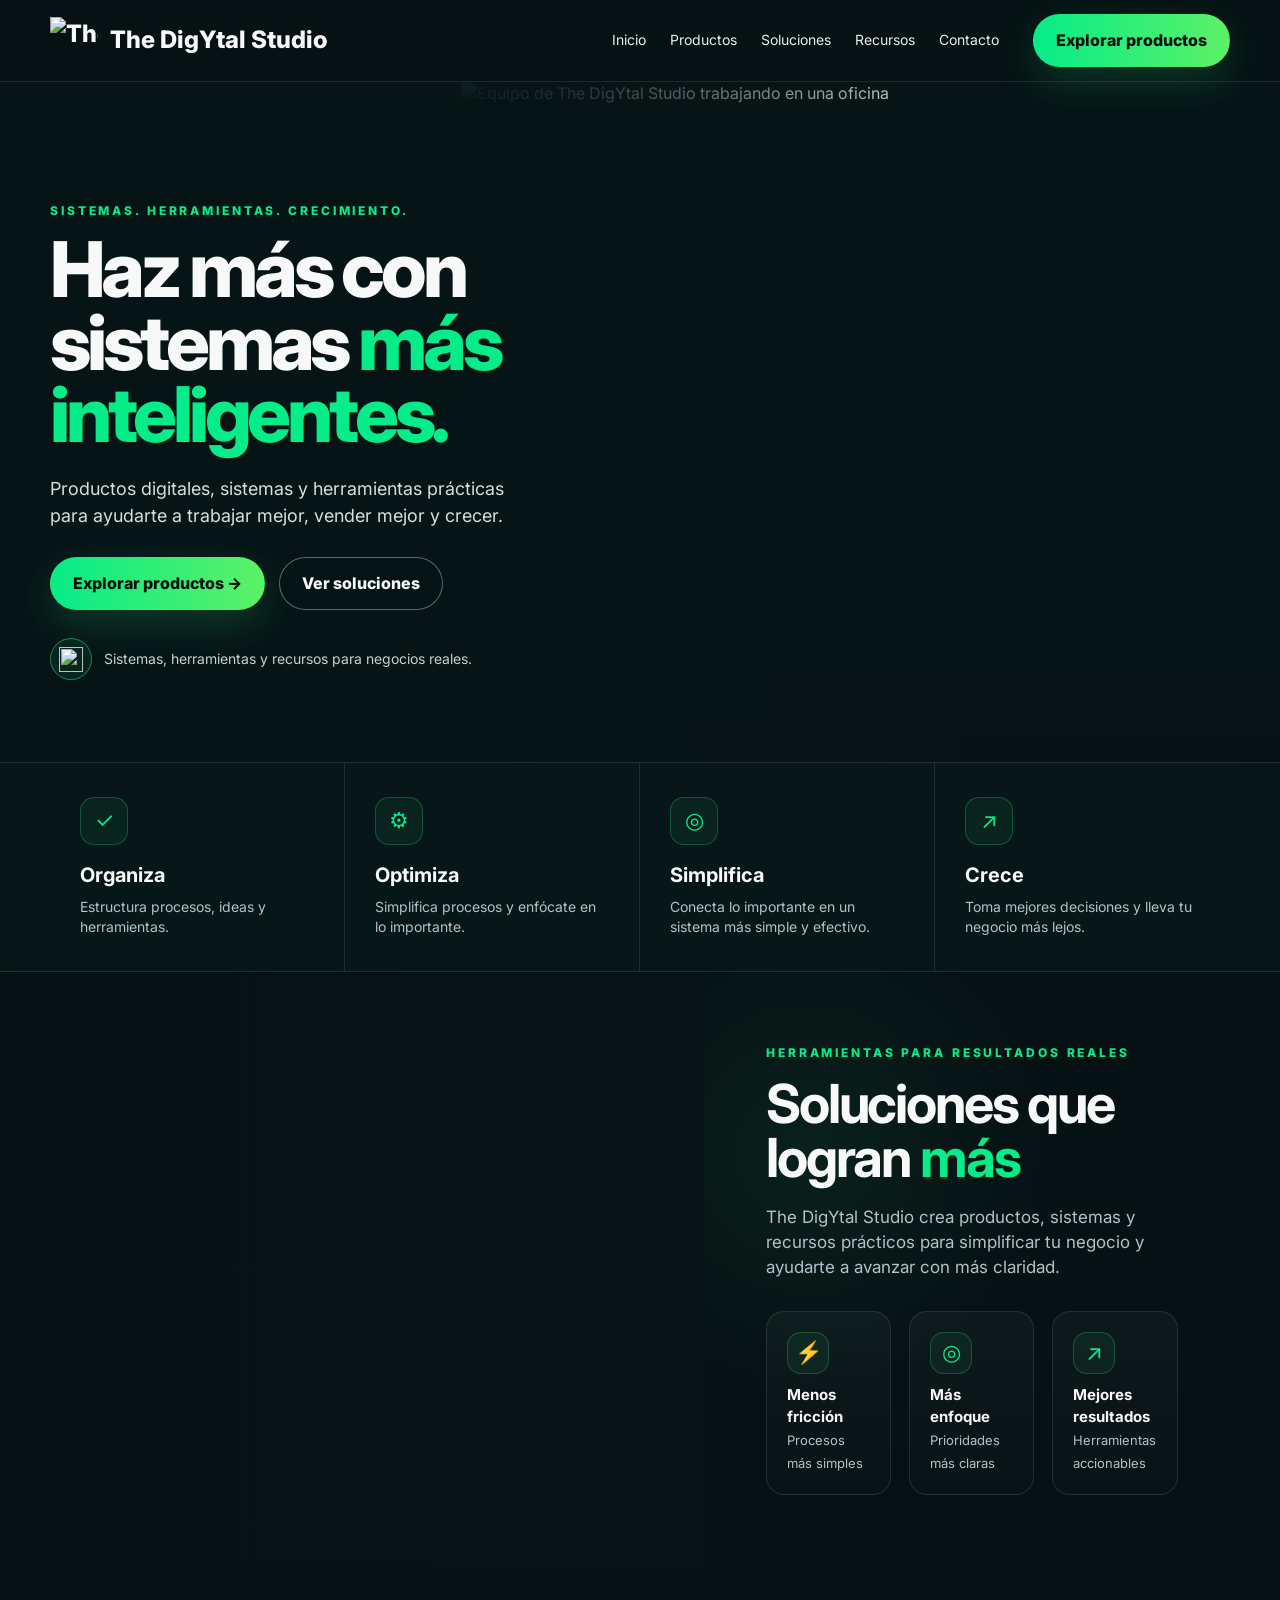
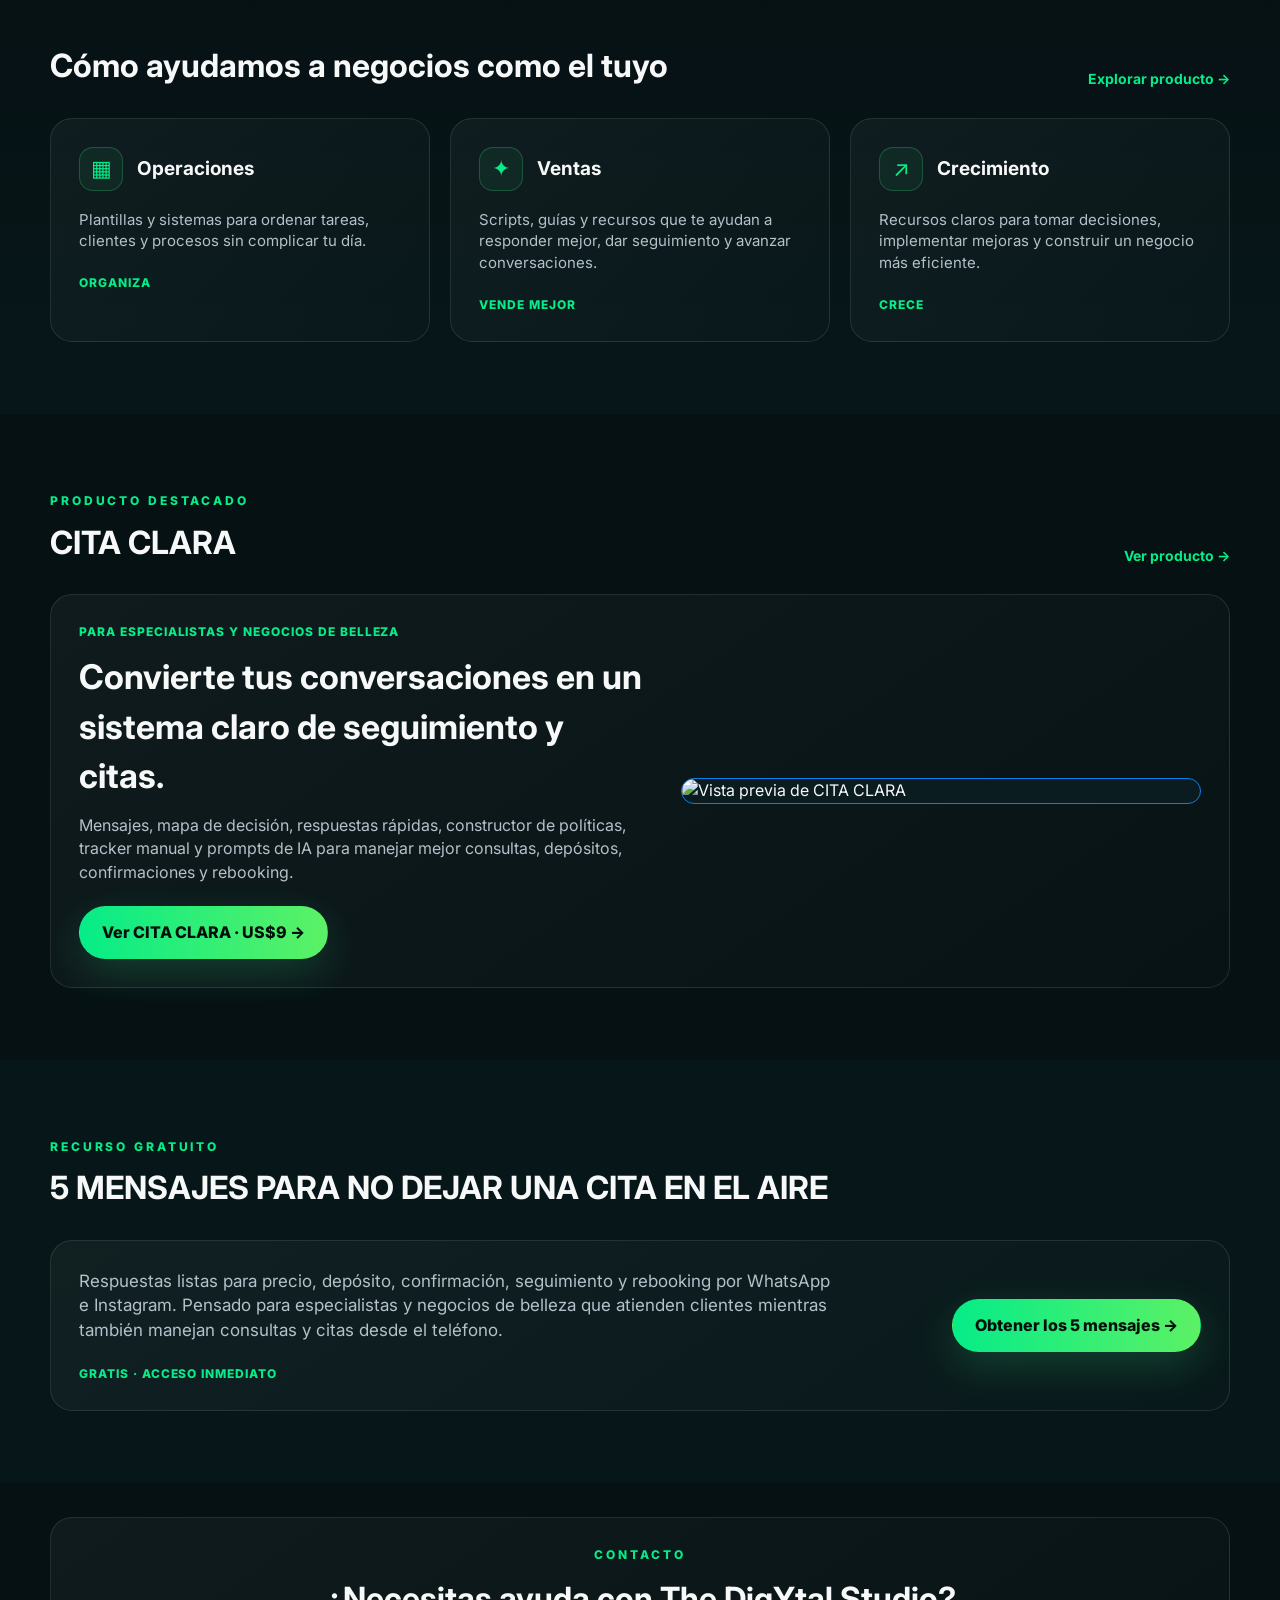
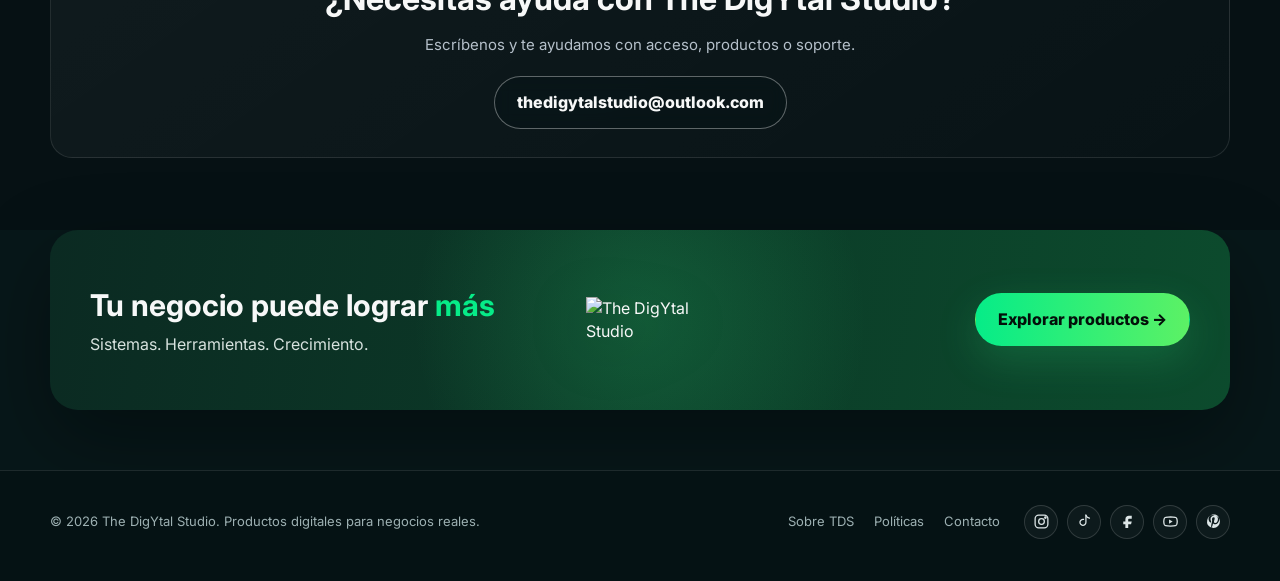
==== commit 17e3e2cf: "Refine TDS homepage to approved brand and navigation" ====
--- a/index.html
+++ b/index.html
@@ -7,7 +7,7 @@
 <meta name="description" content="Productos digitales, sistemas y herramientas prácticas para ayudarte a trabajar mejor, vender mejor y crecer.">
 <link rel="preconnect" href="https://fonts.googleapis.com">
 <link rel="preconnect" href="https://fonts.gstatic.com" crossorigin>
-<link href="https://fonts.googleapis.com/css2?family=Inter:wght@400;500;600;700;800&family=Manrope:wght@700;800&display=swap" rel="stylesheet">
+<link href="https://fonts.googleapis.com/css2?family=Inter:wght@400;500;600;700;800&display=swap" rel="stylesheet">
 <link rel="icon" href="https://d1yei2z3i6k35z.cloudfront.net/19058678/6aaf00d36b8201.64005125_FAVICON.png">
 <style>
 :root{
@@ -24,7 +24,7 @@
 .green{color:var(--green)}.kicker{font-size:12px;text-transform:uppercase;letter-spacing:.24em;color:var(--green);font-weight:800}
 header{position:sticky;z-index:50;left:0;right:0;top:0;padding:14px 0;background:rgba(6,17,20,.94);backdrop-filter:blur(14px);border-bottom:1px solid var(--line)}
 .nav{display:flex;align-items:center;gap:28px}
-.brand{display:flex;align-items:center;gap:12px;font-family:Manrope,Inter,sans-serif;font-size:24px;font-weight:800;white-space:nowrap}
+.brand{display:flex;align-items:center;gap:12px;font-family:Inter,Arial,sans-serif;font-size:24px;font-weight:800;white-space:nowrap}
 .brand img{width:48px;height:48px;object-fit:contain}
 .navlinks{display:flex;gap:24px;margin-left:auto;font-size:14px;color:#E7EEEE}
 .navlinks a:hover{color:var(--green)}
@@ -38,11 +38,11 @@
 }
 .hero::after{content:"";position:absolute;left:0;right:0;bottom:0;height:120px;background:linear-gradient(transparent,var(--bg))}
 .hero-inner{position:relative;z-index:3;min-height:670px;display:grid;grid-template-columns:minmax(0,520px) 1fr;align-items:center;padding-top:120px;padding-bottom:82px}
-.hero h1{font-family:Manrope,Inter,sans-serif;font-size:clamp(54px,6vw,80px);line-height:.95;letter-spacing:-.055em;margin:14px 0 24px;font-weight:800}
+.hero h1{font-family:Inter,Arial,sans-serif;font-size:clamp(54px,6vw,80px);line-height:.95;letter-spacing:-.055em;margin:14px 0 24px;font-weight:800}
 .hero p{font-size:18px;color:#D5DEDF;max-width:470px;margin:0 0 28px}
 .actions{display:flex;gap:14px;flex-wrap:wrap;margin-bottom:28px}
 .proof{display:flex;align-items:center;gap:12px;color:#C6D0D1;font-size:14px}
-.proof-icon{width:42px;height:42px;border-radius:50%;display:grid;place-items:center;border:1px solid rgba(52,241,132,.45);background:rgba(52,241,132,.08);color:var(--green);font-weight:900}
+.proof-icon{width:42px;height:42px;border-radius:50%;display:grid;place-items:center;border:1px solid rgba(52,241,132,.45);background:rgba(52,241,132,.08);overflow:hidden;padding:8px}.proof-icon img{width:100%;height:100%;object-fit:contain}
 .values{border-top:1px solid var(--line);border-bottom:1px solid var(--line);background:#071719}
 .valuegrid{display:grid;grid-template-columns:repeat(4,1fr)}
 .value{padding:34px 30px;border-right:1px solid var(--line)}
@@ -52,38 +52,38 @@
 .split{display:grid;grid-template-columns:1.1fr .9fr;min-height:520px}
 .split-photo{
   min-height:520px;
-  background:url('https://images.unsplash.com/photo-1783115259399-3a5a3e0e4592?auto=format&fit=crop&fm=jpg&q=85&w=2200') center/cover no-repeat;
+  background:url('https://raw.githubusercontent.com/tanyadiaz23/asisi-web/tds-final-preview/assets/tds-hero-approved.jpg') center 42%/cover no-repeat;
   position:relative
 }
 .split-photo::after{content:"";position:absolute;inset:0;background:linear-gradient(90deg,rgba(6,20,22,.03),rgba(6,20,22,.48))}
 .split-copy{padding:72px 8vw 70px 62px;background:radial-gradient(circle at 18% 30%,rgba(52,241,132,.07),transparent 38%),var(--bg)}
-.split h2{font-family:Manrope,Inter,sans-serif;font-size:clamp(40px,4.2vw,60px);line-height:1.01;letter-spacing:-.04em;margin:15px 0 20px}
+.split h2{font-family:Inter,Arial,sans-serif;font-size:clamp(40px,4.2vw,60px);line-height:1.01;letter-spacing:-.04em;margin:15px 0 20px}
 .split-copy>p{color:var(--muted);font-size:17px;max-width:540px}
 .minis{display:grid;grid-template-columns:repeat(3,1fr);gap:18px;margin-top:32px}
 .mini{padding:20px;border:1px solid var(--line);border-radius:18px;background:linear-gradient(180deg,rgba(255,255,255,.035),rgba(255,255,255,.012))}
 .mini .ico{margin:0 0 10px;width:42px;height:42px}.mini strong{display:block;font-size:15px}.mini span{font-size:13px;color:var(--muted)}
 .use{padding:78px 0 72px;background:linear-gradient(180deg,var(--bg),#071719)}
 .section-head{display:flex;align-items:end;justify-content:space-between;gap:30px;margin-bottom:28px}
-.section-head h2{font-family:Manrope,Inter,sans-serif;font-size:32px;margin:0}.section-head a{color:var(--green);font-weight:700;font-size:14px}
+.section-head h2{font-family:Inter,Arial,sans-serif;font-size:32px;margin:0}.section-head a{color:var(--green);font-weight:700;font-size:14px}
 .cards{display:grid;grid-template-columns:repeat(3,1fr);gap:20px}
 .card{border:1px solid var(--line);border-radius:22px;padding:28px;background:linear-gradient(145deg,rgba(255,255,255,.045),rgba(255,255,255,.012));min-height:210px}
 .cardtop{display:flex;align-items:center;gap:14px;margin-bottom:18px}.cardtop .ico{margin:0;width:44px;height:44px}.card h3{margin:0;font-size:19px}
 .card p{color:var(--muted);margin:0;font-size:15px}.tag{margin-top:22px;font-size:12px;color:var(--green);font-weight:800;letter-spacing:.08em;text-transform:uppercase}
 .cta{padding:0 0 60px;background:#071719}
 .ctabox{border-radius:28px;min-height:180px;padding:36px 40px;display:grid;grid-template-columns:1fr 150px 1fr;align-items:center;gap:24px;background:radial-gradient(circle at 50% 50%,rgba(52,241,132,.18),transparent 38%),linear-gradient(100deg,#0B2A22,#0C4B2D);box-shadow:0 30px 80px rgba(0,0,0,.35)}
-.ctabox h2{font-family:Manrope,Inter,sans-serif;font-size:30px;margin:0 0 6px}.ctabox p{margin:0;color:#D7E2DE}.ctaicon{display:grid;place-items:center}.ctaicon img{width:108px;filter:drop-shadow(0 14px 30px rgba(0,0,0,.35))}.ctaright{text-align:right}
+.ctabox h2{font-family:Inter,Arial,sans-serif;font-size:30px;margin:0 0 6px}.ctabox p{margin:0;color:#D7E2DE}.ctaicon{display:grid;place-items:center}.ctaicon img{width:108px;filter:drop-shadow(0 14px 30px rgba(0,0,0,.35))}.ctaright{text-align:right}
 footer{padding:34px 0 42px;border-top:1px solid var(--line);background:#051214}
 .footer-row{display:flex;align-items:center;justify-content:space-between;gap:30px;color:#9DB0B2;font-size:13px}
 .footer-links{display:flex;gap:20px;flex-wrap:wrap;align-items:center}.footer-links>a:hover{color:var(--green)}.socials{display:inline-flex;gap:9px;margin-left:4px}.socials a{width:34px;height:34px;border-radius:50%;display:grid;place-items:center;border:1px solid rgba(255,255,255,.14);background:rgba(255,255,255,.035);color:#DDE6E7;transition:.2s ease}.socials a:hover{color:var(--green);border-color:rgba(52,241,132,.45);background:rgba(52,241,132,.08);transform:translateY(-1px)}.socials svg{width:17px;height:17px;fill:none;stroke:currentColor;stroke-width:1.8;stroke-linecap:round;stroke-linejoin:round}.socials a:nth-child(3) svg,.socials a:nth-child(5) svg{fill:currentColor;stroke:none}.socials a:nth-child(4) svg path:first-child{fill:none}.socials a:nth-child(4) svg path:last-child{fill:currentColor;stroke:none}
 @media(max-width:900px){
-  #productos .card,#recursos .card{grid-template-columns:1fr!important}
-  header{position:sticky;background:rgba(6,17,20,.97)}.nav{flex-wrap:wrap}.navlinks{display:flex;order:3;width:100%;overflow-x:auto;gap:18px;padding:10px 2px 2px;white-space:nowrap;scrollbar-width:none}.navlinks::-webkit-scrollbar{display:none}.navcta{margin-left:auto}.brand{font-size:20px}.brand img{width:42px;height:42px}
+  #productos .card,#recursos .card{grid-template-columns:1fr!important}#productos .card img{max-height:520px;object-fit:contain;margin:auto}
+  header{position:sticky;background:rgba(6,17,20,.97)}section{scroll-margin-top:150px}.nav{flex-wrap:wrap;gap:14px 20px}.navlinks{display:flex;order:3;width:100%;overflow:visible;gap:8px 18px;padding:8px 0 2px;white-space:normal;flex-wrap:wrap;justify-content:center}.navcta{margin-left:auto}.brand{font-size:20px}.brand img{width:42px;height:42px}
   .hero{min-height:auto}.hero-photo{width:100%;object-position:62% center;opacity:.62}.hero::before{background:linear-gradient(90deg,#061416 0%,rgba(6,20,22,.92) 36%,rgba(6,20,22,.35) 75%,rgba(6,20,22,.18) 100%)}.hero-inner{grid-template-columns:1fr;min-height:auto;padding-top:64px;padding-bottom:76px}.hero h1{max-width:650px}
   .valuegrid{grid-template-columns:1fr 1fr}.value:nth-child(2){border-right:0}.value:nth-child(-n+2){border-bottom:1px solid var(--line)}
   .split{grid-template-columns:1fr}.split-photo{min-height:420px}.split-copy{padding:54px 30px}.cards{grid-template-columns:1fr}.ctabox{grid-template-columns:1fr;text-align:center}.ctaright{text-align:center}.footer-row{flex-direction:column;text-align:center}
 }
 @media(max-width:620px){
-  .wrap{width:min(100% - 28px,1180px)}.navcta .btn{padding:10px 14px;font-size:12px}.brand{font-size:18px}
+  .wrap{width:min(100% - 28px,1180px)}section{scroll-margin-top:132px}.navcta{display:none}.brand{font-size:18px}
   .hero-photo{width:100%;object-position:64% center;opacity:.50}.hero h1{font-size:48px}.hero p{font-size:16px}.actions .btn{width:100%}
   .valuegrid{grid-template-columns:1fr}.value{border-right:0;border-bottom:1px solid var(--line)}.value:last-child{border-bottom:0}
   .split-photo{min-height:310px}.minis{grid-template-columns:1fr}.section-head{align-items:flex-start;flex-direction:column}.ctabox{padding:30px 22px}.ctabox h2{font-size:27px}
@@ -104,23 +104,23 @@
       <a href="#recursos">Recursos</a>
       <a href="#contacto">Contacto</a>
     </nav>
-    <div class="navcta"><a class="btn primary" href="https://thedigytalstudio.systeme.io/4339d633">Ver CITA CLARA</a></div>
+    <div class="navcta"><a class="btn primary" href="#productos">Explorar productos</a></div>
   </div>
 </header>
 
 <main>
 <section class="hero" id="inicio">
-  <img class="hero-photo" src="[data-uri]" alt="Equipo de The DigYtal Studio trabajando en una oficina">
+  <img class="hero-photo" src="https://raw.githubusercontent.com/tanyadiaz23/asisi-web/tds-final-preview/assets/tds-hero-approved.jpg" alt="Equipo de The DigYtal Studio trabajando en una oficina">
   <div class="wrap hero-inner">
     <div>
-      <div class="kicker">Ideas. Sistemas. Resultados.</div>
+      <div class="kicker">Sistemas. Herramientas. Crecimiento.</div>
       <h1>Haz más con sistemas <span class="green">más inteligentes.</span></h1>
       <p>Productos digitales, sistemas y herramientas prácticas para ayudarte a trabajar mejor, vender mejor y crecer.</p>
       <div class="actions">
-        <a class="btn primary" href="https://thedigytalstudio.systeme.io/4339d633">Ver CITA CLARA →</a>
+        <a class="btn primary" href="#productos">Explorar productos →</a>
         <a class="btn ghost" href="#soluciones">Ver soluciones</a>
       </div>
-      <div class="proof"><div class="proof-icon">TDS</div><span>Sistemas, herramientas y recursos para negocios reales.</span></div>
+      <div class="proof"><div class="proof-icon"><img src="https://d1yei2z3i6k35z.cloudfront.net/19058678/6aaf00d36b8201.64005125_FAVICON.png" alt=""></div><span>Sistemas, herramientas y recursos para negocios reales.</span></div>
     </div>
   </div>
 </section>
@@ -129,7 +129,7 @@
   <div class="wrap valuegrid">
     <article class="value"><div class="ico">✓</div><h3>Organiza</h3><p>Estructura procesos, ideas y herramientas.</p></article>
     <article class="value"><div class="ico">⚙</div><h3>Optimiza</h3><p>Simplifica procesos y enfócate en lo importante.</p></article>
-    <article class="value"><div class="ico">◎</div><h3>Vende mejor</h3><p>Usa recursos prácticos para comunicar y convertir.</p></article>
+    <article class="value"><div class="ico">◎</div><h3>Simplifica</h3><p>Conecta lo importante en un sistema más simple y efectivo.</p></article>
     <article class="value"><div class="ico">↗</div><h3>Crece</h3><p>Toma mejores decisiones y lleva tu negocio más lejos.</p></article>
   </div>
 </section>
@@ -152,7 +152,7 @@
   <div class="wrap">
     <div class="section-head">
       <h2>Cómo ayudamos a negocios como el tuyo</h2>
-      <a href="https://thedigytalstudio.systeme.io/4339d633">Ver CITA CLARA →</a>
+      <a href="#productos">Explorar producto →</a>
     </div>
     <div class="cards">
       <article class="card"><div class="cardtop"><div class="ico">▦</div><h3>Operaciones</h3></div><p>Plantillas y sistemas para ordenar tareas, clientes y procesos sin complicar tu día.</p><div class="tag">Organiza</div></article>
@@ -167,14 +167,14 @@
   <div class="wrap">
     <div class="section-head">
       <div><div class="kicker">Producto destacado</div><h2 style="margin-top:10px">CITA CLARA</h2></div>
-      <a href="https://thedigytalstudio.systeme.io/4339d633">Ver producto →</a>
+      <a href="https://thedigytalstudio.systeme.io/4339d633" target="_blank" rel="noopener">Ver producto →</a>
     </div>
     <div class="card" style="display:grid;grid-template-columns:minmax(0,1.05fr) minmax(280px,.95fr);gap:28px;align-items:center;min-height:0">
       <div>
         <div class="tag" style="margin-top:0">Para especialistas y negocios de belleza</div>
-        <h3 style="font-family:Manrope,Inter,sans-serif;font-size:34px;margin:12px 0 14px">Convierte tus conversaciones en un sistema claro de seguimiento y citas.</h3>
+        <h3 style="font-family:Inter,Arial,sans-serif;font-size:34px;margin:12px 0 14px">Convierte tus conversaciones en un sistema claro de seguimiento y citas.</h3>
         <p style="font-size:16px;color:var(--muted);margin-bottom:22px">Mensajes, mapa de decisión, respuestas rápidas, constructor de políticas, tracker manual y prompts de IA para manejar mejor consultas, depósitos, confirmaciones y rebooking.</p>
-        <a class="btn primary" href="https://thedigytalstudio.systeme.io/4339d633">Ver CITA CLARA · US$9 →</a>
+        <a class="btn primary" href="https://thedigytalstudio.systeme.io/4339d633" target="_blank" rel="noopener">Ver CITA CLARA · US$9 →</a>
       </div>
       <img src="https://lh7-us.googleusercontent.com/docsdf/AFQj2d5RR6cPvJXOHO5XKa7Eq6wr-uHypotaSwaAaOc2xteO9ZOxFkBz1SmtcqjEJcpyYIs2ZBoJpZ3rjplmgX8K_S-tAxMTCMSx9ZHz-VyVUapnVPo-wpnL3iML7LemaLf4fQ2YS9X_gogb1TAEmIrGaq8-ASRyK119goiEQoTWnKTr7M-h=s1600" alt="Vista previa de CITA CLARA" style="width:100%;border-radius:18px;border:1px solid var(--blue);background:var(--bg2)">
     </div>
@@ -191,7 +191,7 @@
         <p style="font-size:17px;color:var(--muted);max-width:760px">Respuestas listas para precio, depósito, confirmación, seguimiento y rebooking por WhatsApp e Instagram. Pensado para especialistas y negocios de belleza que atienden clientes mientras también manejan consultas y citas desde el teléfono.</p>
         <div class="tag">Gratis · acceso inmediato</div>
       </div>
-      <a class="btn primary" href="https://thedigytalstudio.systeme.io/4d2f7e62">Obtener los 5 mensajes →</a>
+      <a class="btn primary" href="https://thedigytalstudio.systeme.io/4d2f7e62" target="_blank" rel="noopener">Obtener los 5 mensajes →</a>
     </div>
   </div>
 </section>
@@ -200,7 +200,7 @@
   <div class="wrap">
     <div class="card" style="min-height:0;text-align:center">
       <div class="kicker">Contacto</div>
-      <h2 style="font-family:Manrope,Inter,sans-serif;font-size:32px;margin:12px 0">¿Necesitas ayuda con The DigYtal Studio?</h2>
+      <h2 style="font-family:Inter,Arial,sans-serif;font-size:32px;margin:12px 0">¿Necesitas ayuda con The DigYtal Studio?</h2>
       <p style="color:var(--muted);margin:0 0 20px">Escríbenos y te ayudamos con acceso, productos o soporte.</p>
       <a class="btn ghost" href="mailto:thedigytalstudio@outlook.com">thedigytalstudio@outlook.com</a>
     </div>
@@ -211,7 +211,7 @@
   <div class="wrap ctabox">
     <div><h2>Tu negocio puede lograr <span class="green">más</span></h2><p>Sistemas. Herramientas. Crecimiento.</p></div>
     <div class="ctaicon"><img src="https://d1yei2z3i6k35z.cloudfront.net/19058678/6aaf00d36b8201.64005125_FAVICON.png" alt="The DigYtal Studio"></div>
-    <div class="ctaright"><a class="btn primary" href="https://thedigytalstudio.systeme.io/4339d633">Ver CITA CLARA →</a></div>
+    <div class="ctaright"><a class="btn primary" href="#productos">Explorar productos →</a></div>
   </div>
 </section>
 </main>
@@ -221,7 +221,7 @@
     <div>© 2026 The DigYtal Studio. Productos digitales para negocios reales.</div>
     <div class="footer-links">
       <a href="#inicio">Sobre TDS</a>
-      <a href="https://thedigytalstudio.systeme.io/7a3438bd">Políticas</a>
+      <a href="https://thedigytalstudio.systeme.io/7a3438bd" target="_blank" rel="noopener">Políticas</a>
       <a href="#contacto">Contacto</a>
       <span class="socials" aria-label="Redes sociales">
         <a href="https://www.instagram.com/thedigytalstudio/" target="_blank" rel="noopener" aria-label="Instagram" title="Instagram">
@@ -243,6 +243,6 @@
     </div>
   </div>
 </footer>
-<!-- TDS-NAV-ROUTING-FIX-2026-09-19 -->
+<!-- TDS-NAV-ROUTING-FIX-2026-09-19 | QA-REFINED-2026-09-19 -->
 </body>
 </html>
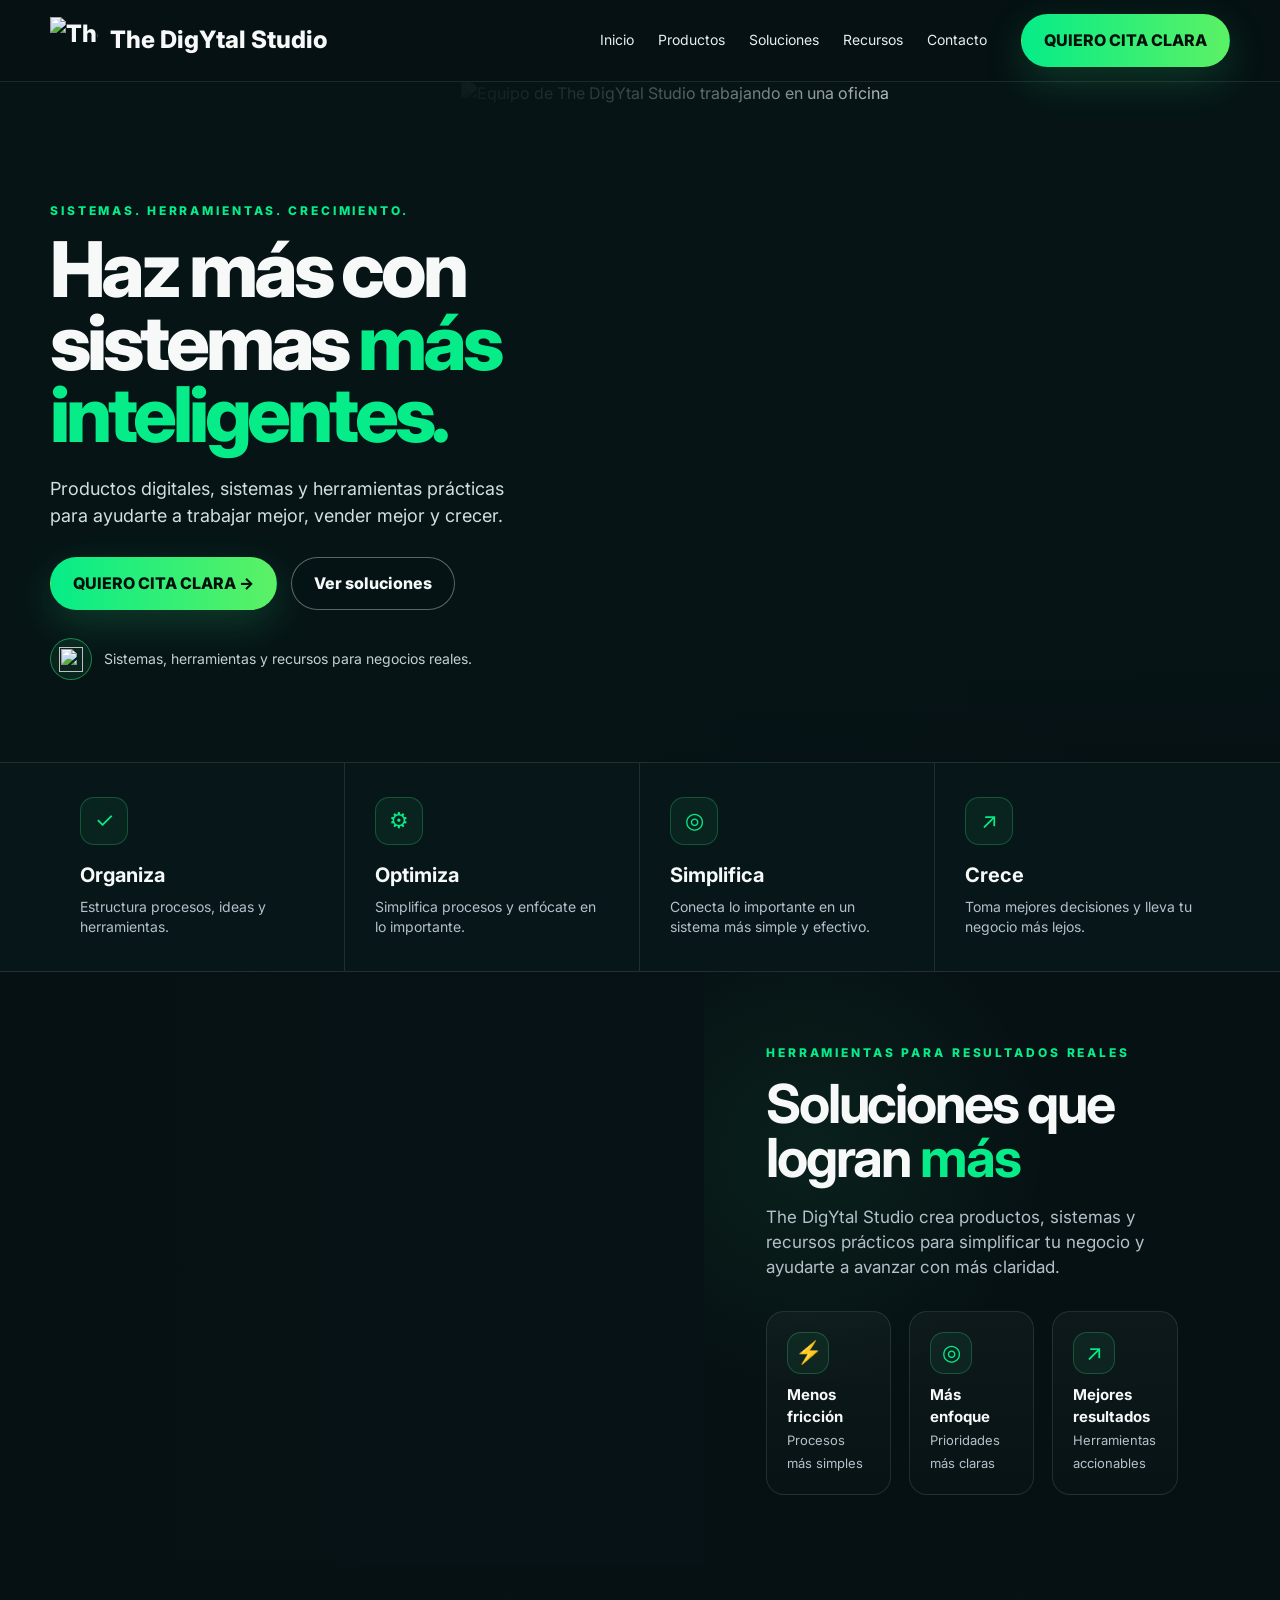
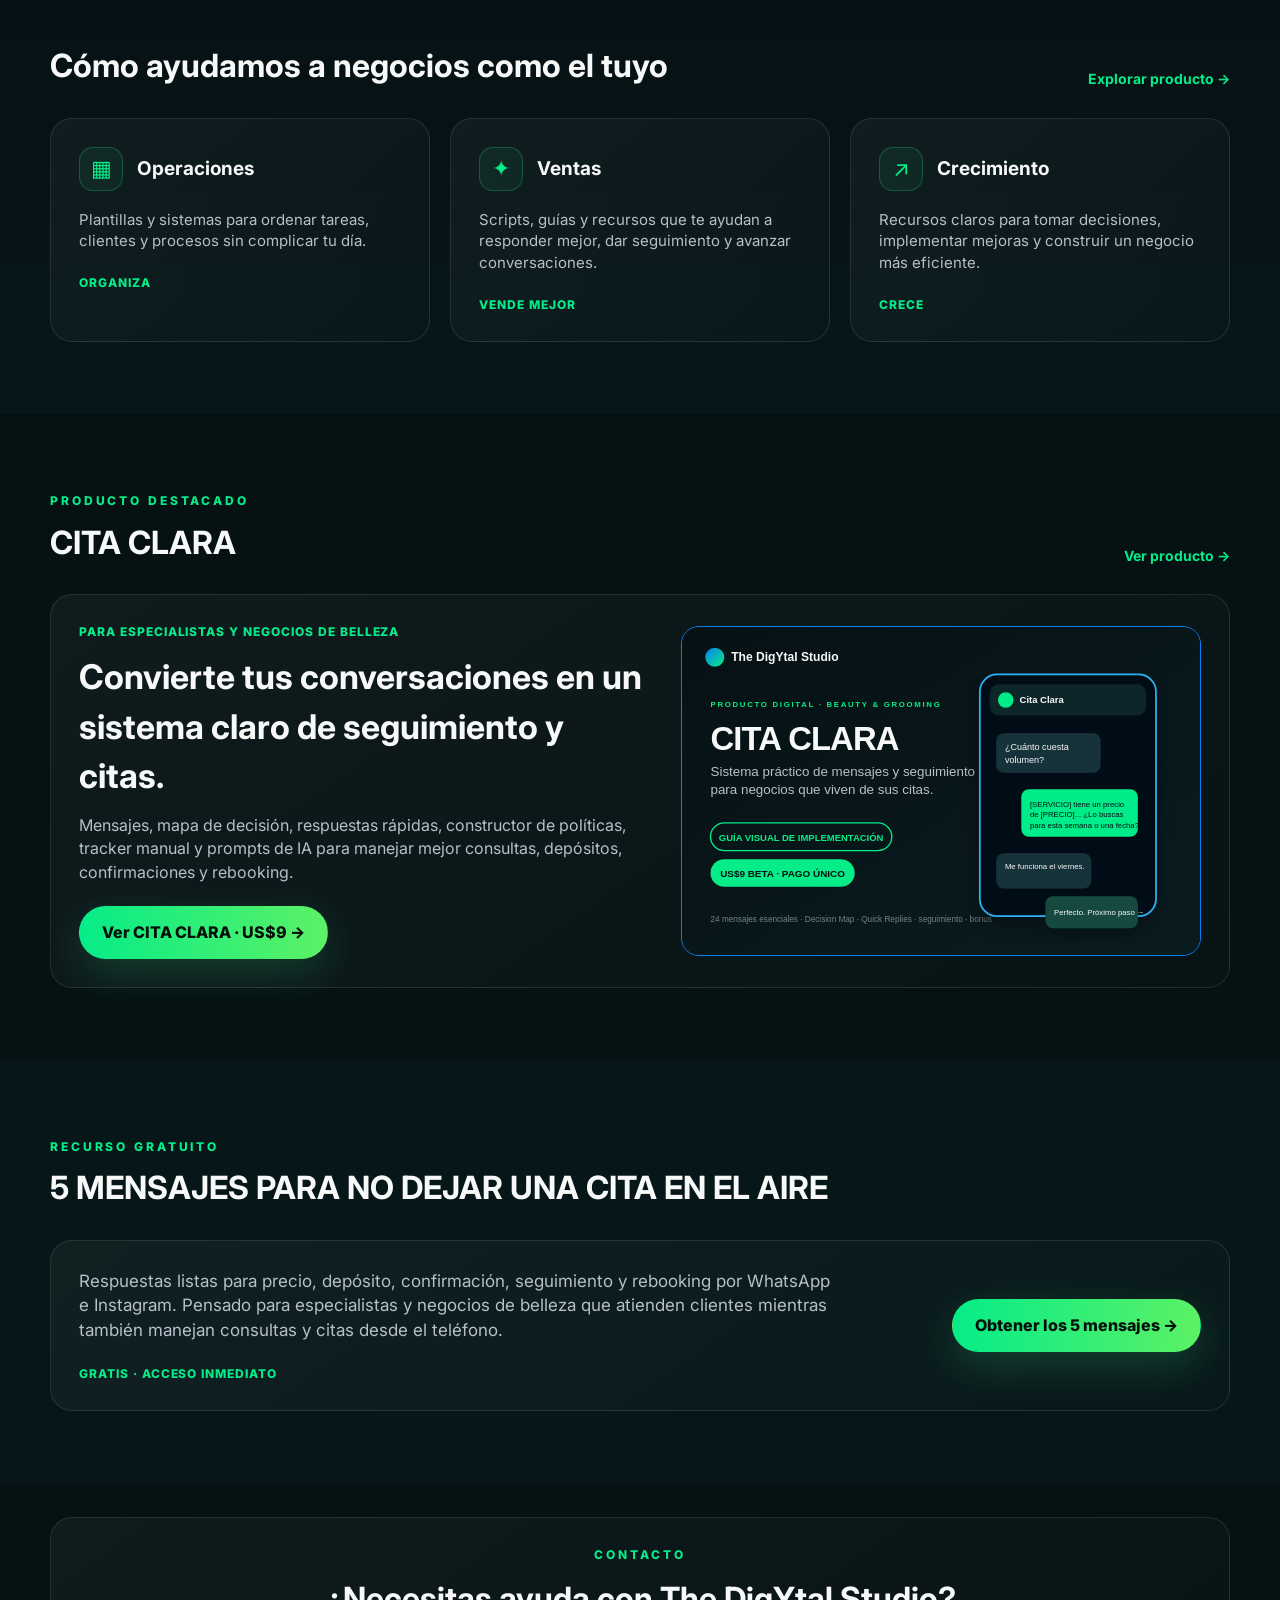
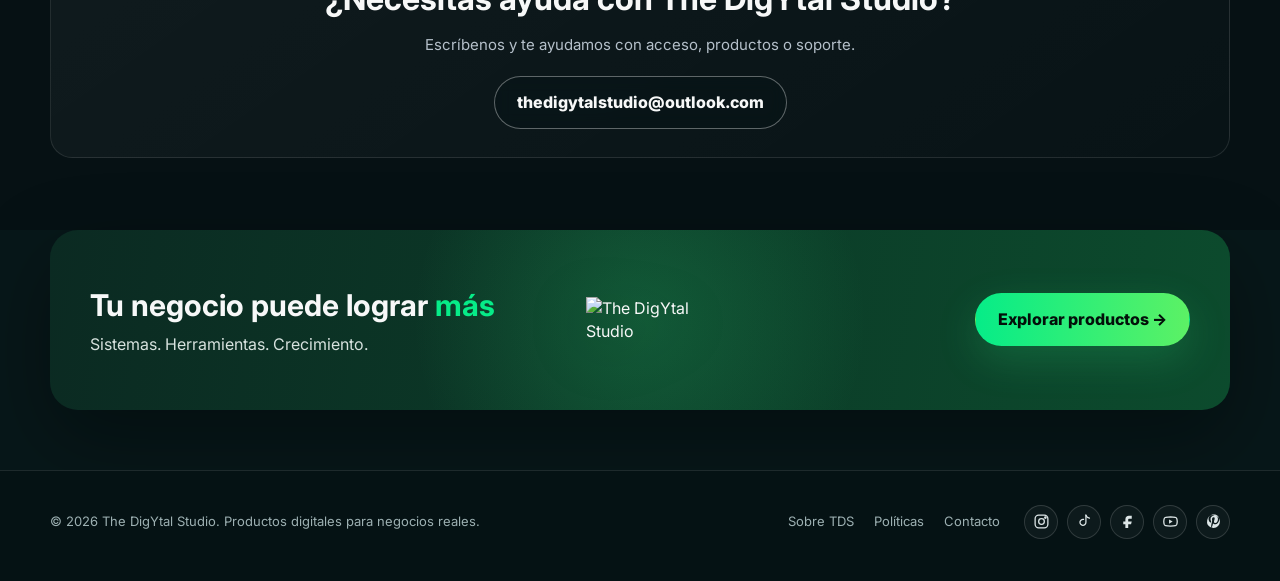
==== commit ec4ab529: "Restore CITA CLARA CTA and fix product preview" ====
--- a/index.html
+++ b/index.html
@@ -52,7 +52,7 @@
 .split{display:grid;grid-template-columns:1.1fr .9fr;min-height:520px}
 .split-photo{
   min-height:520px;
-  background:url('https://raw.githubusercontent.com/tanyadiaz23/asisi-web/tds-final-preview/assets/tds-hero-approved.jpg') center 42%/cover no-repeat;
+  background:url('https://images.pexels.com/photos/36713413/pexels-photo-36713413/free-photo-of-businesswoman-working-late-in-office-on-laptop.jpeg?auto=compress&cs=tinysrgb&fit=crop&w=1800') center 42%/cover no-repeat;
   position:relative
 }
 .split-photo::after{content:"";position:absolute;inset:0;background:linear-gradient(90deg,rgba(6,20,22,.03),rgba(6,20,22,.48))}
@@ -104,7 +104,7 @@
       <a href="#recursos">Recursos</a>
       <a href="#contacto">Contacto</a>
     </nav>
-    <div class="navcta"><a class="btn primary" href="#productos">Explorar productos</a></div>
+    <div class="navcta"><a class="btn primary" href="https://thedigytalstudio.systeme.io/4339d633" target="_blank" rel="noopener">QUIERO CITA CLARA</a></div>
   </div>
 </header>
 
@@ -117,7 +117,7 @@
       <h1>Haz más con sistemas <span class="green">más inteligentes.</span></h1>
       <p>Productos digitales, sistemas y herramientas prácticas para ayudarte a trabajar mejor, vender mejor y crecer.</p>
       <div class="actions">
-        <a class="btn primary" href="#productos">Explorar productos →</a>
+        <a class="btn primary" href="https://thedigytalstudio.systeme.io/4339d633" target="_blank" rel="noopener">QUIERO CITA CLARA →</a>
         <a class="btn ghost" href="#soluciones">Ver soluciones</a>
       </div>
       <div class="proof"><div class="proof-icon"><img src="https://d1yei2z3i6k35z.cloudfront.net/19058678/6aaf00d36b8201.64005125_FAVICON.png" alt=""></div><span>Sistemas, herramientas y recursos para negocios reales.</span></div>
@@ -176,7 +176,7 @@
         <p style="font-size:16px;color:var(--muted);margin-bottom:22px">Mensajes, mapa de decisión, respuestas rápidas, constructor de políticas, tracker manual y prompts de IA para manejar mejor consultas, depósitos, confirmaciones y rebooking.</p>
         <a class="btn primary" href="https://thedigytalstudio.systeme.io/4339d633" target="_blank" rel="noopener">Ver CITA CLARA · US$9 →</a>
       </div>
-      <img src="https://lh7-us.googleusercontent.com/docsdf/AFQj2d5RR6cPvJXOHO5XKa7Eq6wr-uHypotaSwaAaOc2xteO9ZOxFkBz1SmtcqjEJcpyYIs2ZBoJpZ3rjplmgX8K_S-tAxMTCMSx9ZHz-VyVUapnVPo-wpnL3iML7LemaLf4fQ2YS9X_gogb1TAEmIrGaq8-ASRyK119goiEQoTWnKTr7M-h=s1600" alt="Vista previa de CITA CLARA" style="width:100%;border-radius:18px;border:1px solid var(--blue);background:var(--bg2)">
+      <img src="assets/cita-clara-preview.svg" alt="Vista previa de CITA CLARA" style="width:100%;border-radius:18px;border:1px solid var(--blue);background:var(--bg2)">
     </div>
   </div>
 </section>
